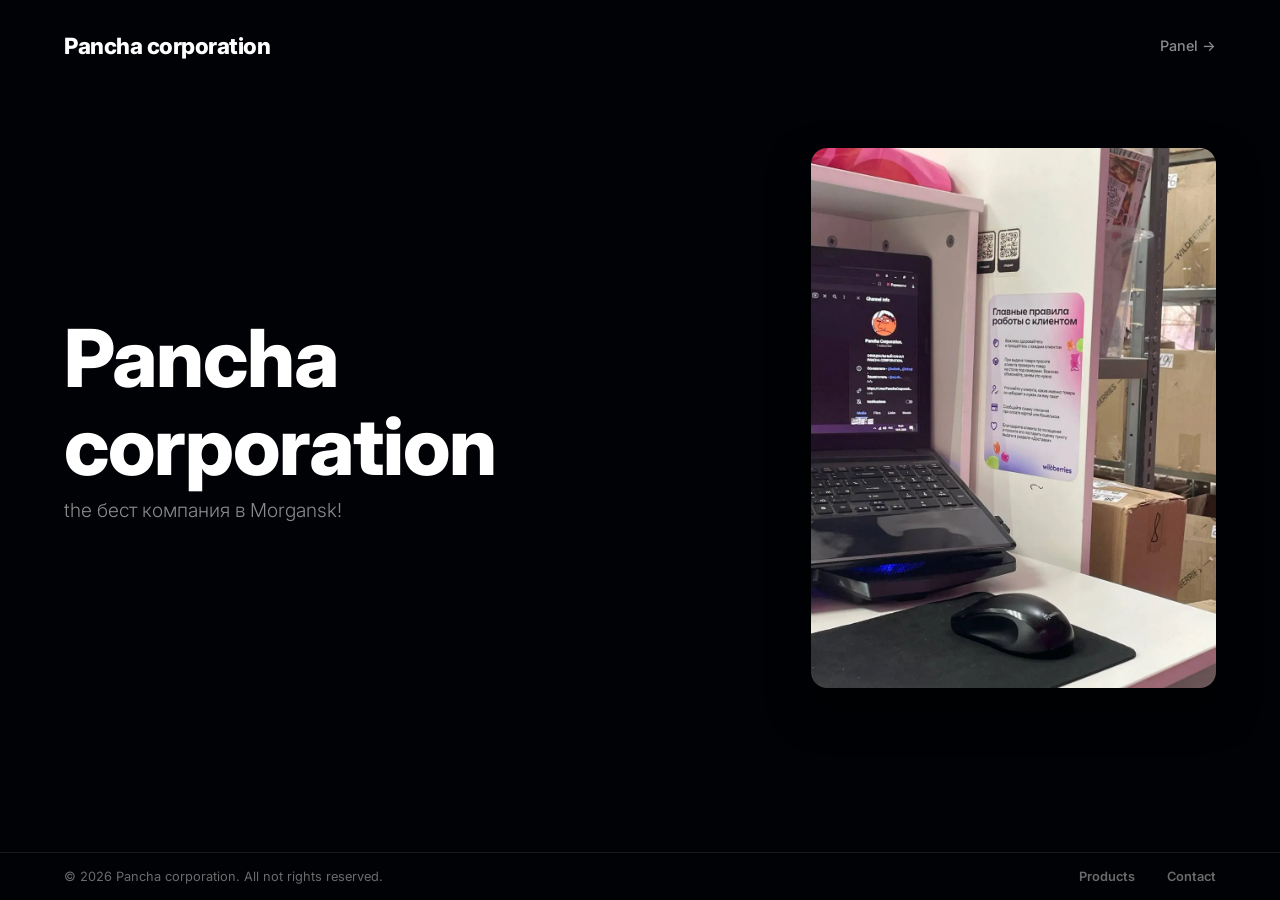
==== index.html @ 3b35a7ee "Add files via upload" ====
<!DOCTYPE html>
<html lang="en">
<head>
    <meta charset="UTF-8" />
    <meta name="viewport" content="width=device-width, initial-scale=1.0" />

    <title>Pancha Corporation — Official</title>
    <meta name="description" content="Official website of Pancha Corporation — software and digital products, including Pancha Launcher, Pancha Tool and other projects." />
    <meta name="robots" content="index, follow" />
    <meta name="google-site-verification" content="rSp7BcozC2lwDmBq3Q_KCaOdv31cwZ53vMAz-wKMA_4" />
    <meta name="application-name" content="Pancha Corporation" />
    <meta name="apple-mobile-web-app-title" content="Pancha Corporation" />

    <link rel="canonical" href="https://pancha-corporation.github.io/" />

    <link rel="icon" href="/favicon.ico" sizes="any" />
    <link rel="icon" type="image/png" sizes="32x32" href="/favicon-32x32.png" />
    <link rel="icon" type="image/png" sizes="16x16" href="/favicon-16x16.png" />
    <link rel="apple-touch-icon" sizes="180x180" href="/apple-touch-icon.png" />
    <link rel="manifest" href="/site.webmanifest" />

    <meta property="og:title" content="Pancha Corporation" />
    <meta property="og:description" content="Official website of Pancha Corporation — software and digital products." />
    <meta property="og:type" content="website" />
    <meta property="og:url" content="https://pancha-corporation.github.io/" />
    <meta property="og:image" content="https://pancha-corporation.github.io/avatar2.webp" />
    <meta property="og:site_name" content="Pancha Corporation" />

    <meta name="twitter:card" content="summary" />
    <meta name="twitter:title" content="Pancha Corporation" />
    <meta name="twitter:description" content="Official website of Pancha Corporation — software and digital products." />
    <meta name="twitter:image" content="https://pancha-corporation.github.io/avatar2.webp" />

    <script type="application/ld+json">
    {
        "@context": "https://schema.org",
        "@type": "Organization",
        "name": "Pancha Corporation",
        "url": "https://pancha-corporation.github.io/",
        "logo": "https://pancha-corporation.github.io/avatar2.webp",
        "description": "Pancha Corporation is an independent organization developing software and digital products, including Pancha Launcher, Pancha Tool and other projects.",
        "foundingDate": "2024-02",
        "sameAs": [
            "https://t.me/panchaCorporation",
            "https://t.me/scary_cocoa"
        ]
    }
    </script>

    <script type="application/ld+json">
    {
        "@context": "https://schema.org",
        "@type": "WebSite",
        "name": "Pancha Corporation",
        "alternateName": ["Pancha Corp", "Pancha"],
        "url": "https://pancha-corporation.github.io/"
    }
    </script>

    <link rel="stylesheet" href="style.css" />
    <link href="https://fonts.googleapis.com/css2?family=Inter:wght@300;400;500;600;700;800&family=Manrope:wght@800&display=swap" rel="stylesheet" />
</head>
<body>
    <header class="home-navbar">
        <a href="/" class="home-logo">Pancha corporation</a>
        <a href="panel/" class="home-panel-link" data-i18n="panelLink">Panel →</a>
    </header>

    <div id="page-home" class="home-panel">
        <div class="home-left">
            <div class="home-big">
                <span class="line">Pancha</span>
                <span class="line">corporation</span>
            </div>
            <div class="home-sub">the бест компания в Morgansk!</div>
        </div>
        <div class="home-right">
            <img src="main.webp" alt="Pancha" />
        </div>
    </div>

    <footer class="footer-bar" id="footerBar">
        <span>© 2026 Pancha corporation. All not rights reserved.</span>
        <div class="footer-links">
            <a href="panel/#products" data-i18n="products">Products</a>
            <a href="panel/#contact" data-i18n="contact">Contact</a>
        </div>
    </footer>

    <script src="translations.js"></script>
    <script>
        (function () {
            function applyHomeLanguage() {
                const lang = localStorage.getItem('lang') || 'en';
                const t = translations[lang] || translations.en;
                document.documentElement.lang = lang;

                document.querySelectorAll('[data-i18n]').forEach(el => {
                    const key = el.getAttribute('data-i18n');
                    if (t[key] !== undefined) el.textContent = t[key];
                });
            }

            applyHomeLanguage();
            document.addEventListener('DOMContentLoaded', applyHomeLanguage);

            window.addEventListener('storage', (e) => {
                if (e.key === 'lang' || e.key === null) applyHomeLanguage();
            });

            window.addEventListener('pageshow', () => applyHomeLanguage());

            document.addEventListener('visibilitychange', () => {
                if (!document.hidden) applyHomeLanguage();
            });

            setInterval(applyHomeLanguage, 500);
        })();

        if ('serviceWorker' in navigator) {
            window.addEventListener('load', () => {
                navigator.serviceWorker.register('service-worker.js').catch(() => {});
            });
        }
    </script>
</body>
</html>
---- style.css ----
* {
    margin: 0;
    padding: 0;
    box-sizing: border-box;
}

body {
    background: #010205;
    color: #ffffff;
    font-family: 'Inter', sans-serif;
    min-height: 100vh;
    overflow: hidden;
    transition: background 0.3s ease, color 0.3s ease;
    -webkit-font-smoothing: antialiased;
    -moz-osx-font-smoothing: grayscale;
    text-rendering: optimizeLegibility;
}

body.light {
    background: #f5f6f8;
    color: #1a1c22;
}

.home-navbar {
    display: flex;
    justify-content: space-between;
    align-items: center;
    padding: 2rem 4rem 1.2rem;
}

.home-logo {
    font-size: 1.4rem;
    font-weight: 800;
    letter-spacing: -0.5px;
    color: #ffffff;
    text-decoration: none;
    transition: color 0.2s;
}

.home-logo:hover {
    color: #d8dce3;
}

.home-panel-link {
    font-size: 0.9rem;
    font-weight: 500;
    color: #8a8a8a;
    text-decoration: none;
    transition: color 0.2s;
}

.home-panel-link:hover {
    color: #ffffff;
}

.home-panel {
    display: flex;
    align-items: center;
    gap: 4rem;
    padding: 0 4rem;
    height: calc(100vh - 220px);
}

.home-left {
    flex: 1;
}

.home-big {
    font-size: clamp(2.8rem, 10vw, 5rem);
    font-weight: 800;
    line-height: 1.1;
    letter-spacing: -1px;
    color: #ffffff;
}

.home-big .line {
    display: block;
}

.home-sub {
    font-size: 1.2rem;
    font-weight: 300;
    color: #8a8a8a;
    margin-top: 0.5rem;
}

.home-right {
    flex: 1;
    display: flex;
    justify-content: flex-end;
}

.home-right img {
    max-width: 100%;
    max-height: 60vh;
    border-radius: 16px;
    box-shadow: 0 20px 40px rgba(0,0,0,0.6);
    object-fit: cover;
}

.footer-bar {
    display: flex;
    justify-content: space-between;
    align-items: center;
    padding: 1rem 4rem;
    font-size: 0.8rem;
    color: #6b6b6b;
    border-top: 1px solid rgba(120, 120, 120, 0.2);
    position: fixed;
    bottom: 0;
    left: 0;
    right: 0;
    background: #010205;
}

.footer-links {
    display: flex;
    gap: 2rem;
}

.footer-links a {
    color: #6b6b6b;
    text-decoration: none;
    cursor: pointer;
    transition: color 0.2s;
    font-weight: 600;
}

.footer-links a:hover {
    color: #ffffff;
}

body.light .home-logo {
    color: #1a1c22;
}

body.light .home-logo:hover {
    color: #4b5563;
}

body.light .home-panel-link {
    color: #6b6b6b;
}

body.light .home-panel-link:hover {
    color: #1a1c22;
}

body.light .home-big {
    color: #1a1c22;
}

body.light .home-sub {
    color: #6b6b6b;
}

body.light .footer-bar {
    color: #6b6b6b;
    border-top-color: rgba(80, 80, 80, 0.2);
    background: #f5f6f8;
}

body.light .footer-links a {
    color: #6b6b6b;
}

body.light .footer-links a:hover {
    color: #1a1c22;
}

@media (max-width: 900px) {
    .home-panel {
        gap: 2rem;
        padding: 0 2rem;
    }
    .footer-bar {
        padding: 1rem 2rem;
    }
    .home-navbar {
        padding: 1.5rem 2rem 1rem;
    }
}

@media (max-width: 768px) {
    body {
        overflow-y: auto;
        overflow-x: hidden;
    }

    .home-navbar {
        padding: 1.4rem 1.4rem 0.8rem;
    }

    .home-logo {
        font-size: 1.2rem;
    }

    .home-panel-link {
        font-size: 0.85rem;
    }

    .home-panel {
        flex-direction: column;
        align-items: flex-start;
        gap: 2rem;
        padding: 2rem 1.4rem 3rem;
        height: auto;
        min-height: calc(100vh - 200px);
    }

    .home-left {
        width: 100%;
    }

    .home-big {
        font-size: clamp(2.4rem, 12vw, 3.4rem);
        line-height: 1.1;
        letter-spacing: -1px;
    }

    .home-sub {
        font-size: 1rem;
        margin-top: 0.6rem;
        line-height: 1.4;
    }

    .home-right {
        width: 100%;
        justify-content: center;
        margin-top: 0.5rem;
    }

    .home-right img {
        max-width: 100%;
        max-height: none;
        width: 100%;
        height: auto;
        border-radius: 14px;
        box-shadow: 0 14px 30px rgba(0, 0, 0, 0.55);
    }

    .footer-bar {
        position: static;
        flex-direction: column;
        gap: 0.7rem;
        padding: 1.4rem 1.4rem 1.6rem;
        font-size: 0.78rem;
        text-align: center;
        margin: 0;
    }

    .footer-links {
        gap: 1.4rem;
    }

    .footer-links a {
        font-size: 0.85rem;
    }
}

@media (max-width: 380px) {
    .home-big {
        font-size: 2.1rem;
    }

    .home-sub {
        font-size: 0.92rem;
    }

    .home-navbar {
        padding: 1.2rem 1rem 0.7rem;
    }

    .home-panel {
        padding: 1.5rem 1rem 2.5rem;
    }
}
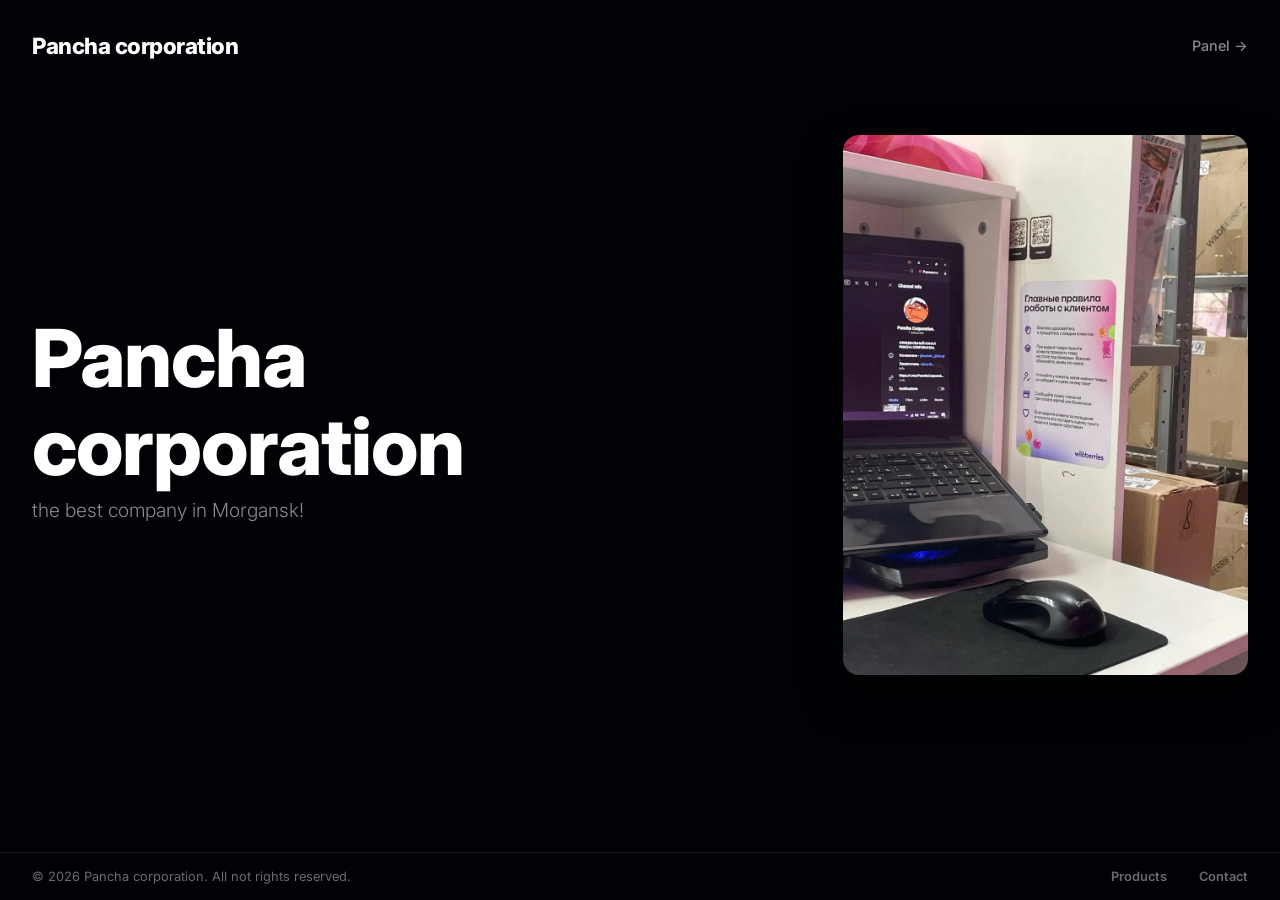
==== commit 49afb8ac: "Add files via upload" ====
--- a/index.html
+++ b/index.html
@@ -38,7 +38,7 @@
         "name": "Pancha Corporation",
         "url": "https://pancha-corporation.github.io/",
         "logo": "https://pancha-corporation.github.io/avatar2.webp",
-        "description": "Pancha Corporation is an independent organization developing software and digital products, including Pancha Launcher, Pancha Tool and other projects.",
+        "description": "Pancha Corporation potsani krytyi panchaGeng!",
         "foundingDate": "2024-02",
         "sameAs": [
             "https://t.me/panchaCorporation",
@@ -72,10 +72,13 @@
                 <span class="line">Pancha</span>
                 <span class="line">corporation</span>
             </div>
-            <div class="home-sub">the бест компания в Morgansk!</div>
+            <div class="home-sub" data-i18n="homeSub">the бест компания в Morgansk!</div>
         </div>
         <div class="home-right">
-            <img src="main.webp" alt="Pancha" />
+            <div class="home-image-block">
+                <img src="main.webp" alt="Pancha" class="main-image" />
+                <div class="image-author">by pain</div>
+            </div>
         </div>
     </div>
 
@@ -97,7 +100,9 @@
 
                 document.querySelectorAll('[data-i18n]').forEach(el => {
                     const key = el.getAttribute('data-i18n');
-                    if (t[key] !== undefined) el.textContent = t[key];
+                    if (t[key] !== undefined && el.textContent !== t[key]) {
+                        el.textContent = t[key];
+                    }
                 });
             }
 
@@ -113,8 +118,6 @@
             document.addEventListener('visibilitychange', () => {
                 if (!document.hidden) applyHomeLanguage();
             });
-
-            setInterval(applyHomeLanguage, 500);
         })();
 
         if ('serviceWorker' in navigator) {
--- a/style.css
+++ b/style.css
@@ -16,16 +16,11 @@
     text-rendering: optimizeLegibility;
 }
 
-body.light {
-    background: #f5f6f8;
-    color: #1a1c22;
-}
-
 .home-navbar {
     display: flex;
     justify-content: space-between;
     align-items: center;
-    padding: 2rem 4rem 1.2rem;
+    padding: 2rem 2rem 1.2rem;
 }
 
 .home-logo {
@@ -57,7 +52,7 @@
     display: flex;
     align-items: center;
     gap: 4rem;
-    padding: 0 4rem;
+    padding: 0 2rem;
     height: calc(100vh - 220px);
 }
 
@@ -90,19 +85,45 @@
     justify-content: flex-end;
 }
 
-.home-right img {
+/* Блок с картинкой */
+.home-image-block {
+    display: flex;
+    flex-direction: column;
+    align-items: flex-end;
+    gap: 0.5rem;
+}
+
+.main-image {
     max-width: 100%;
     max-height: 60vh;
     border-radius: 16px;
     box-shadow: 0 20px 40px rgba(0,0,0,0.6);
     object-fit: cover;
+    display: block;
+}
+
+/* Текст by pain */
+.image-author {
+    font-size: 0.85rem;
+    color: #4a4a4a;
+    font-weight: 500;
+    letter-spacing: 0.5px;
+    opacity: 0;
+    transition: opacity 0.25s ease;
+    margin-top: 0.2rem;
+    pointer-events: none; /* Чтобы текст не мешал наведению */
+    will-change: opacity; /* Для плавности */
+}
+
+.home-image-block:hover .image-author {
+    opacity: 1;
 }
 
 .footer-bar {
     display: flex;
     justify-content: space-between;
     align-items: center;
-    padding: 1rem 4rem;
+    padding: 1rem 2rem;
     font-size: 0.8rem;
     color: #6b6b6b;
     border-top: 1px solid rgba(120, 120, 120, 0.2);
@@ -130,44 +151,6 @@
     color: #ffffff;
 }
 
-body.light .home-logo {
-    color: #1a1c22;
-}
-
-body.light .home-logo:hover {
-    color: #4b5563;
-}
-
-body.light .home-panel-link {
-    color: #6b6b6b;
-}
-
-body.light .home-panel-link:hover {
-    color: #1a1c22;
-}
-
-body.light .home-big {
-    color: #1a1c22;
-}
-
-body.light .home-sub {
-    color: #6b6b6b;
-}
-
-body.light .footer-bar {
-    color: #6b6b6b;
-    border-top-color: rgba(80, 80, 80, 0.2);
-    background: #f5f6f8;
-}
-
-body.light .footer-links a {
-    color: #6b6b6b;
-}
-
-body.light .footer-links a:hover {
-    color: #1a1c22;
-}
-
 @media (max-width: 900px) {
     .home-panel {
         gap: 2rem;
@@ -230,13 +213,22 @@
         margin-top: 0.5rem;
     }
 
-    .home-right img {
-        max-width: 100%;
+    .home-image-block {
+        width: 100%;
+        align-items: center;
+    }
+
+    .main-image {
         max-height: none;
         width: 100%;
         height: auto;
         border-radius: 14px;
-        box-shadow: 0 14px 30px rgba(0, 0, 0, 0.55);
+    }
+
+    .image-author {
+        font-size: 0.8rem;
+        text-align: center;
+        margin-top: 0.3rem;
     }
 
     .footer-bar {
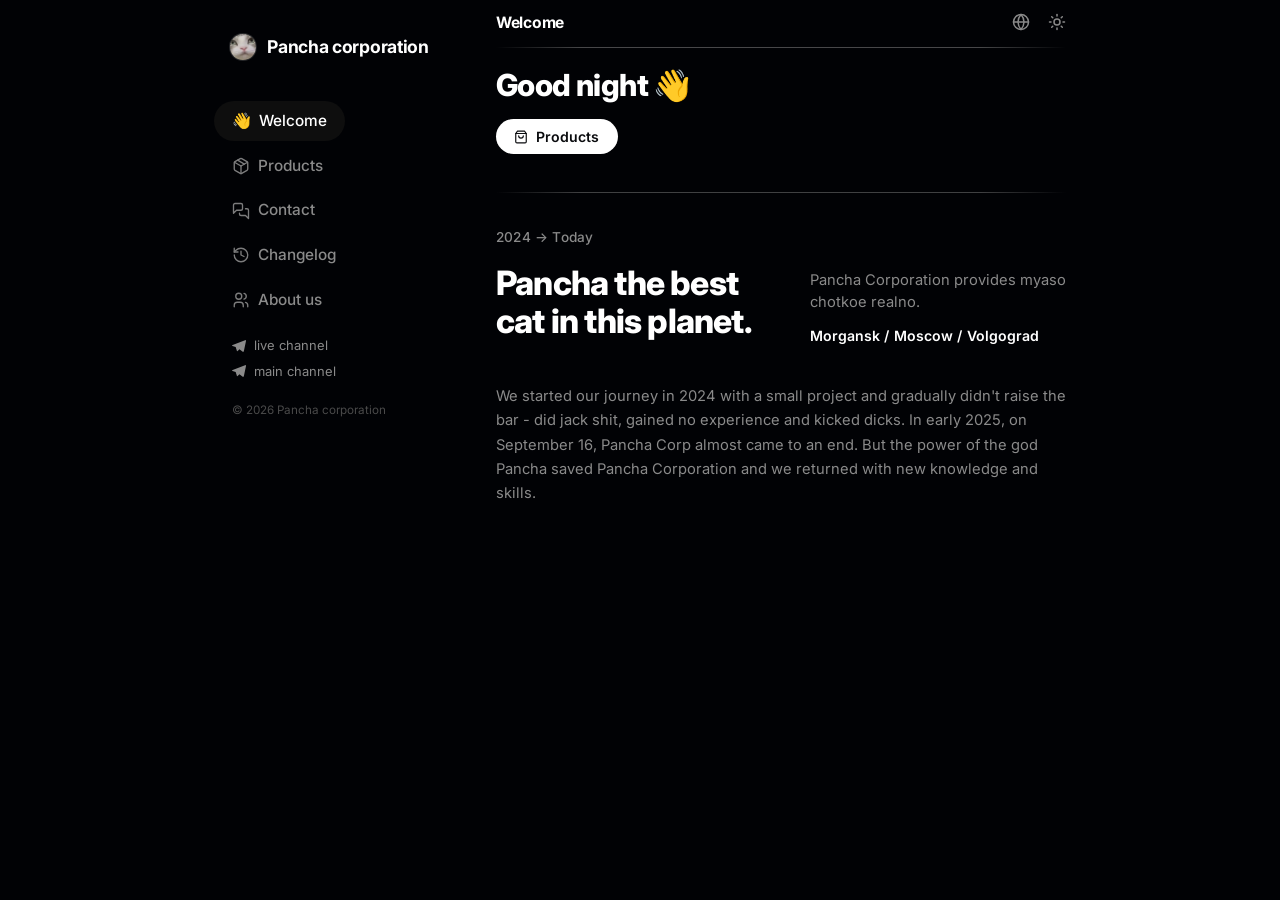
==== commit ae22f36e: "Add files via upload" ====
--- a/index.html
+++ b/index.html
@@ -4,14 +4,13 @@
     <meta charset="UTF-8" />
     <meta name="viewport" content="width=device-width, initial-scale=1.0" />
 
-    <title>Pancha Corporation — Official</title>
-    <meta name="description" content="Official website of Pancha Corporation — software and digital products, including Pancha Launcher, Pancha Tool and other projects." />
+    <title>Panel — Pancha Corporation</title>
+    <meta name="description" content="Pancha Corporation panel — products, changelog and contact information." />
     <meta name="robots" content="index, follow" />
-    <meta name="google-site-verification" content="rSp7BcozC2lwDmBq3Q_KCaOdv31cwZ53vMAz-wKMA_4" />
     <meta name="application-name" content="Pancha Corporation" />
     <meta name="apple-mobile-web-app-title" content="Pancha Corporation" />
 
-    <link rel="canonical" href="https://pancha-corporation.github.io/" />
+    <link rel="canonical" href="https://pancha-corporation.github.io/panel/" />
 
     <link rel="icon" href="/favicon.ico" sizes="any" />
     <link rel="icon" type="image/png" sizes="32x32" href="/favicon-32x32.png" />
@@ -19,110 +18,441 @@
     <link rel="apple-touch-icon" sizes="180x180" href="/apple-touch-icon.png" />
     <link rel="manifest" href="/site.webmanifest" />
 
-    <meta property="og:title" content="Pancha Corporation" />
-    <meta property="og:description" content="Official website of Pancha Corporation — software and digital products." />
+    <meta property="og:title" content="Panel — Pancha Corporation" />
+    <meta property="og:description" content="Pancha Corporation panel — products, changelog and contact information." />
     <meta property="og:type" content="website" />
-    <meta property="og:url" content="https://pancha-corporation.github.io/" />
+    <meta property="og:url" content="https://pancha-corporation.github.io/panel/" />
     <meta property="og:image" content="https://pancha-corporation.github.io/avatar2.webp" />
     <meta property="og:site_name" content="Pancha Corporation" />
 
     <meta name="twitter:card" content="summary" />
-    <meta name="twitter:title" content="Pancha Corporation" />
-    <meta name="twitter:description" content="Official website of Pancha Corporation — software and digital products." />
+    <meta name="twitter:title" content="Panel — Pancha Corporation" />
+    <meta name="twitter:description" content="Pancha Corporation panel — products, changelog and contact information." />
     <meta name="twitter:image" content="https://pancha-corporation.github.io/avatar2.webp" />
 
-    <script type="application/ld+json">
-    {
-        "@context": "https://schema.org",
-        "@type": "Organization",
-        "name": "Pancha Corporation",
-        "url": "https://pancha-corporation.github.io/",
-        "logo": "https://pancha-corporation.github.io/avatar2.webp",
-        "description": "Pancha Corporation potsani krytyi panchaGeng!",
-        "foundingDate": "2024-02",
-        "sameAs": [
-            "https://t.me/panchaCorporation",
-            "https://t.me/scary_cocoa"
-        ]
-    }
-    </script>
-
-    <script type="application/ld+json">
-    {
-        "@context": "https://schema.org",
-        "@type": "WebSite",
-        "name": "Pancha Corporation",
-        "alternateName": ["Pancha Corp", "Pancha"],
-        "url": "https://pancha-corporation.github.io/"
-    }
-    </script>
-
-    <link rel="stylesheet" href="style.css" />
+    <link rel="stylesheet" href="../helpers.css" />
+    <link rel="stylesheet" href="../sidebar.css" />
+    <link rel="stylesheet" href="../content.css" />
+    <link rel="stylesheet" href="../info.css" />
+    <link rel="stylesheet" href="../mobile.css" />
     <link href="https://fonts.googleapis.com/css2?family=Inter:wght@300;400;500;600;700;800&family=Manrope:wght@800&display=swap" rel="stylesheet" />
 </head>
-<body>
-    <header class="home-navbar">
-        <a href="/" class="home-logo">Pancha corporation</a>
-        <a href="panel/" class="home-panel-link" data-i18n="panelLink">Panel →</a>
-    </header>
-
-    <div id="page-home" class="home-panel">
-        <div class="home-left">
-            <div class="home-big">
-                <span class="line">Pancha</span>
-                <span class="line">corporation</span>
+<body class="panel">
+    <div id="preloader">
+        <img src="../avatar2.webp" alt="Pancha" class="preloader-logo">
+        <div class="preloader-spinner"></div>
+    </div>
+
+    <div class="app">
+        <aside class="sidebar">
+            <a href="../" class="sidebar-logo">
+                <span class="sidebar-logo-avatar"></span>
+                <span class="sidebar-logo-text">
+                    <span>Pancha corporation</span>
+                </span>
+            </a>
+
+            <nav class="sidebar-menu">
+                <div class="menu-item" data-page="welcome">
+                    <span class="menu-emoji">👋</span>
+                    <span data-i18n="welcome">Welcome</span>
+                </div>
+
+                <div class="menu-item" data-page="products">
+                    <svg class="menu-icon" viewBox="0 0 24 24" fill="none" stroke="currentColor" stroke-width="2" stroke-linecap="round" stroke-linejoin="round">
+                        <path d="m7.5 4.27 9 5.15"/>
+                        <path d="M21 8a2 2 0 0 0-1-1.73l-7-4a2 2 0 0 0-2 0l-7 4A2 2 0 0 0 3 8v8a2 2 0 0 0 1 1.73l7 4a2 2 0 0 0 2 0l7-4A2 2 0 0 0 21 16Z"/>
+                        <path d="m3.3 7 8.7 5 8.7-5"/>
+                        <path d="M12 22V12"/>
+                    </svg>
+                    <span data-i18n="products">Products</span>
+                </div>
+
+                <div class="menu-item" data-page="contact">
+                    <svg class="menu-icon" viewBox="0 0 24 24" fill="none" stroke="currentColor" stroke-width="2" stroke-linecap="round" stroke-linejoin="round">
+                        <path d="M14 9a2 2 0 0 1-2 2H6l-4 4V4a2 2 0 0 1 2-2h8a2 2 0 0 1 2 2z"/>
+                        <path d="M18 9h2a2 2 0 0 1 2 2v11l-4-4h-6a2 2 0 0 1-2-2v-1"/>
+                    </svg>
+                    <span data-i18n="contact">Contact</span>
+                </div>
+
+                <div class="menu-item" data-page="changelog">
+                    <svg class="menu-icon" viewBox="0 0 24 24" fill="none" stroke="currentColor" stroke-width="2" stroke-linecap="round" stroke-linejoin="round">
+                        <path d="M3 12a9 9 0 1 0 9-9 9.75 9.75 0 0 0-6.74 2.74L3 8"/>
+                        <path d="M3 3v5h5"/>
+                        <path d="M12 7v5l4 2"/>
+                    </svg>
+                    <span data-i18n="changelog">Changelog</span>
+                </div>
+
+                <div class="menu-item" data-page="about">
+                    <svg class="menu-icon" viewBox="0 0 24 24" fill="none" stroke="currentColor" stroke-width="2" stroke-linecap="round" stroke-linejoin="round">
+                        <circle cx="9" cy="7" r="4"/>
+                        <path d="M3 21v-2a4 4 0 0 1 4-4h4a4 4 0 0 1 4 4v2"/>
+                        <path d="M16 3.13a4 4 0 0 1 0 7.75"/>
+                        <path d="M21 21v-2a4 4 0 0 0-3-3.85"/>
+                    </svg>
+                    <span data-i18n="about">About us</span>
+                </div>
+            </nav>
+
+            <div class="sidebar-links">
+                <a href="https://t.me/scary_cocoa" target="_blank" class="sidebar-link">
+                    <svg class="sidebar-link-icon" viewBox="0 0 24 24" fill="currentColor" stroke="none" aria-hidden="true">
+                        <path d="M23.91 3.79L20.3 20.84c-.25 1.21-.98 1.5-2 .94l-5.5-4.07-2.66 2.57c-.3.3-.55.56-1.1.56-.72 0-.6-.27-.84-.95L6.3 13.7l-5.45-1.7c-1.18-.35-1.19-1.16.26-1.75l21.26-8.2c.97-.43 1.9.24 1.54 1.74z"/>
+                    </svg>
+                    <span data-i18n="liveChannel">live channel</span>
+                </a>
+                <a href="https://t.me/panchaCorporation" target="_blank" class="sidebar-link">
+                    <svg class="sidebar-link-icon" viewBox="0 0 24 24" fill="currentColor" stroke="none" aria-hidden="true">
+                        <path d="M23.91 3.79L20.3 20.84c-.25 1.21-.98 1.5-2 .94l-5.5-4.07-2.66 2.57c-.3.3-.55.56-1.1.56-.72 0-.6-.27-.84-.95L6.3 13.7l-5.45-1.7c-1.18-.35-1.19-1.16.26-1.75l21.26-8.2c.97-.43 1.9.24 1.54 1.74z"/>
+                    </svg>
+                    <span data-i18n="channel">main channel</span>
+                </a>
+                <span class="copyright" data-i18n="copyright">© 2026 Pancha corporation</span>
             </div>
-            <div class="home-sub" data-i18n="homeSub">the бест компания в Morgansk!</div>
-        </div>
-        <div class="home-right">
-            <div class="home-image-block">
-                <img src="main.webp" alt="Pancha" class="main-image" />
-                <div class="image-author">by pain</div>
+        </aside>
+
+        <main class="main">
+            <header class="topbar">
+                <button class="detail-back" id="detailBackBtn" type="button">
+                    <svg width="16" height="16" viewBox="0 0 24 24" fill="none" stroke="currentColor" stroke-width="2" stroke-linecap="round" stroke-linejoin="round">
+                        <line x1="19" y1="12" x2="5" y2="12"/>
+                        <polyline points="12 19 5 12 12 5"/>
+                    </svg>
+                    <span id="detailBackText" data-i18n="backToStore">Products</span>
+                </button>
+                <span class="topbar-title" id="topbarTitle">Products</span>
+                <div class="topbar-spacer"></div>
+                <div class="topbar-icons">
+                    <svg id="langToggle" width="18" height="18" viewBox="0 0 24 24" fill="none" stroke="currentColor" stroke-width="2" stroke-linecap="round" stroke-linejoin="round"><circle cx="12" cy="12" r="10"/><line x1="2" y1="12" x2="22" y2="12"/><path d="M12 2a15.3 15.3 0 0 1 4 10 15.3 15.3 0 0 1-4 10 15.3 15.3 0 0 1-4-10 15.3 15.3 0 0 1 4-10z"/></svg>
+                    <svg id="themeToggle" width="18" height="18" viewBox="0 0 24 24" fill="none" stroke="currentColor" stroke-width="2" stroke-linecap="round" stroke-linejoin="round"><circle cx="12" cy="12" r="4"/><line x1="12" y1="2" x2="12" y2="4"/><line x1="12" y1="20" x2="12" y2="22"/><line x1="4.93" y1="4.93" x2="6.34" y2="6.34"/><line x1="17.66" y1="17.66" x2="19.07" y2="19.07"/><line x1="2" y1="12" x2="4" y2="12"/><line x1="20" y1="12" x2="22" y2="12"/><line x1="4.93" y1="19.07" x2="6.34" y2="17.66"/><line x1="17.66" y1="6.34" x2="19.07" y2="4.93"/></svg>
+                </div>
+            </header>
+
+            <div class="content">
+                <div id="page-welcome" class="page-content">
+                    <div class="welcome-header">
+                        <h1 class="welcome-greeting" id="welcomeGreeting">Good evening</h1>
+                        <div class="welcome-actions">
+                            <button class="btn-action welcome-btn" id="welcomeStoreBtn">
+                                <svg width="14" height="14" viewBox="0 0 24 24" fill="none" stroke="currentColor" stroke-width="2" stroke-linecap="round" stroke-linejoin="round"><path d="M6 2L3 6v14a2 2 0 0 0 2 2h14a2 2 0 0 0 2-2V6l-3-4z"/><line x1="3" y1="6" x2="21" y2="6"/><path d="M16 10a4 4 0 0 1-8 0"/></svg>
+                                <span data-i18n="welcomeStore">Store</span>
+                            </button>
+                        </div>
+                    </div>
+
+                    <div class="welcome-divider"></div>
+
+                    <div class="welcome-block">
+                        <div class="welcome-years" data-i18n="welcomeYears">2024 → Today</div>
+                        <div class="welcome-main">
+                            <h2 class="welcome-big" data-i18n="welcomeBig">Pancha the best cat in this planet.</h2>
+                            <div class="welcome-side">
+                                <p class="welcome-desc" data-i18n="welcomeDesc">Pancha Corporation provides myaso chotkoe realno.</p>
+                                <div class="welcome-tags" data-i18n="welcomeTags">Morgansk / Moscow / Volgograd</div>
+                            </div>
+                        </div>
+                    </div>
+
+                   <p class="welcome-story" data-i18n="welcomeStory">We started our journey in 2024 with a small project and gradually didn't raise the bar - did jack shit, gained no experience and kicked dicks. In early 2025, on September 16, Pancha Corp almost came to an end. But the power of the god Pancha saved Pancha Corporation and we returned with new knowledge and skills.</p>
+                </div>
+
+                <div id="page-products" class="page-content">
+                    <h1 class="content-heading" data-i18n="productsHeading">Our products</h1>
+                    <p class="content-desc" data-i18n="productsDesc">Everything we make — one place.</p>
+                    <div class="divider"></div>
+                    <div class="product-list" id="productList"></div>
+                </div>
+
+                <div id="page-contact" class="page-content">
+                    <h1 class="content-heading" data-i18n="contactHeading">Contact the developers</h1>
+                    <p class="content-desc" data-i18n="contactDesc">Reach out to us anytime.</p>
+                    <div class="divider"></div>
+                    <div class="contact-list">
+                        <div class="contact-row">
+                            <div class="contact-info">
+                                <div class="contact-label" data-i18n="emailLabel">Email:</div>
+                                <div class="contact-value contact-copy" data-copy="panchacorporation@gmail.com" title="panchacorporation@gmail.com">panchacorporation@gmail.com</div>
+                            </div>
+                            <a href="mailto:panchacorporation@gmail.com" class="btn-action contact-open-btn" data-i18n="open">Open</a>
+                        </div>
+                        <div class="contact-row">
+                            <div class="contact-info">
+                                <div class="contact-label" data-i18n="telegramLabel">Telegram:</div>
+                                <div class="contact-value contact-copy" data-copy="@panchacorporationbot" title="@panchacorporationbot">@panchacorporationbot</div>
+                            </div>
+                            <a href="https://t.me/panchacorporationbot" target="_blank" rel="noopener" class="btn-action contact-open-btn" data-i18n="open">Open</a>
+                        </div>
+                    </div>
+                </div>
+
+                <div id="page-changelog" class="page-content">
+                    <h1 class="content-heading" data-i18n="changelogHeading">Changes / improvements</h1>
+                    <p class="content-desc" data-i18n="changelogDesc">Updates and improvements.</p>
+                    <div class="divider"></div>
+
+                    <div class="changelog-item" data-update="1.4">
+                        <div class="product-item changelog-card">
+                            <div class="product-info">
+                                <div class="product-header">
+                                    <span class="product-name"><span data-i18n="siteUpdate">site update</span> 1.4</span>
+                                </div>
+                                <div class="product-description" data-i18n="date14">November 2, 2026</div>
+                            </div>
+                            <div class="product-action">
+                                <button class="btn-action changelog-toggle-btn">info</button>
+                            </div>
+                        </div>
+
+                        <div class="changelog-log">
+                            <ul class="log-list">
+                                <li data-i18n="log14_13">All products have been temporarily moved to GitLab, GitHub will also become available again soon.</li>
+                                <li data-i18n="log14_1">added - telegram icons</li>
+                                <li data-i18n="log14_2">added - date display to changelogs</li>
+                                <li data-i18n="log14_3">added - ability to view product information clicking product icon</li>
+                                <li data-i18n="log14_4">reworked - mobile version</li>
+                                <li data-i18n="log14_5">added - release date in product info</li>
+                                <li data-i18n="log14_6">added - ability to open links directly in contact (click on the text to copy)</li>
+                                <li data-i18n="log14_8">fixed - localization problems</li>
+                                <li data-i18n="log14_9">added - programming language icons</li>
+                                <li data-i18n="log14_10">fixed - some issues with text</li>
+                                <li data-i18n="log14_11">removed - halloween theme</li>
+                                <li data-i18n="log14_12">added - preload manager</li>
+                                <li data-i18n="log14_14">removed - panchality</li>
+                                <li data-i18n="log14_15">improved - image viewer (lightbox)</li>
+                                <li data-i18n="log14_16">added - ability to open info by clicking on site update</li>
+                                <li data-i18n="log14_17">fixed - font issues</li>
+                                <li data-i18n="log14_18">reworked - downloading</li>
+                            </ul>
+                        </div>
+                    </div>
+
+                    <div class="changelog-item changelog-item-halloween" data-update="1.3">
+                        <div class="product-item changelog-card">
+                            <div class="product-info">
+                                <div class="product-header">
+                                    <span class="product-name"><span data-i18n="siteUpdate">site update</span> 1.3</span>
+                                </div>
+                                <div class="product-description" data-i18n="date13">October 14, 2026</div>
+                            </div>
+                            <div class="product-action">
+                                <button class="btn-action changelog-toggle-btn changelog-toggle-btn-halloween">
+                                    <span class="halloween-btn-text">info</span>
+                                </button>
+                            </div>
+                        </div>
+
+                        <div class="changelog-log">
+                            <ul class="log-list log-list-halloween">
+                                <li data-i18n="log13_1">added - halloween theme</li>
+                                <li data-i18n="log13_2">fixed - scrolling in products</li>
+                                <li data-i18n="log13_3">improved - mobile version</li>
+                                <li data-i18n="log13_4">fixed - animation in changelog</li>
+                            </ul>
+                        </div>
+                    </div>
+
+                    <div class="changelog-item" data-update="1.2">
+                        <div class="product-item changelog-card">
+                            <div class="product-info">
+                                <div class="product-header">
+                                    <span class="product-name"><span data-i18n="siteUpdate">site update</span> 1.2</span>
+                                </div>
+                                <div class="product-description" data-i18n="date12">September 30, 2026</div>
+                            </div>
+                            <div class="product-action">
+                                <button class="btn-action changelog-toggle-btn">info</button>
+                            </div>
+                        </div>
+
+                        <div class="changelog-log">
+                            <ul class="log-list">
+                                <li data-i18n="log12_1">added - Product pages</li>
+                                <li data-i18n="log12_2">added - Direct download</li>
+                                <li data-i18n="log12_3">added - Screenshots</li>
+                                <li data-i18n="log12_4">added - Header</li>
+                                <li data-i18n="log12_5">added - pancha tool sapphire</li>
+                                <li data-i18n="log12_6">added - sidebar icons</li>
+                                <li data-i18n="log12_7">reworked - rounding ppx</li>
+                                <li data-i18n="log12_8">reworked - color on tab hover</li>
+                                <li data-i18n="log12_9">reworked - Download to GitHub</li>
+                                <li data-i18n="log12_10">reworked - Changelog</li>
+                                <li data-i18n="log12_11">reworked - About us</li>
+                            </ul>
+                        </div>
+                    </div>
+
+                    <div class="changelog-item" data-update="1.1">
+                        <div class="product-item changelog-card">
+                            <div class="product-info">
+                                <div class="product-header">
+                                    <span class="product-name"><span data-i18n="siteUpdate">site update</span> 1.1</span>
+                                </div>
+                                <div class="product-description" data-i18n="date11">September 25, 2026</div>
+                            </div>
+                            <div class="product-action">
+                                <button class="btn-action changelog-toggle-btn">info</button>
+                            </div>
+                        </div>
+
+                        <div class="changelog-log">
+                            <ul class="log-list">
+                                <li data-i18n="log2">added - About us.</li>
+                                <li data-i18n="log3">added - Live telegram channel.</li>
+                                <li data-i18n="log4">added - Telegram channel.</li>
+                                <li data-i18n="log5">added - Changelog.</li>
+                            </ul>
+                        </div>
+                    </div>
+                </div>
+
+                <div id="page-about" class="page-content">
+                    <h1 class="content-heading" data-i18n="aboutHeading">Who we are</h1>
+                    <p class="content-desc" data-i18n="aboutDesc">Who we are and what we do.</p>
+                    <div class="divider"></div>
+                    <div class="contact-list">
+                        <div class="contact-row">
+                            <div class="contact-info">
+                                <div class="contact-label" data-i18n="founded">Founded:</div>
+                                <div class="contact-value" data-i18n="foundedValue">February 2024</div>
+                            </div>
+                        </div>
+                        <div class="contact-row">
+                            <div class="contact-info">
+                                <div class="contact-label" data-i18n="founders">Founders:</div>
+                                <div class="contact-value founders-value">
+                                    <a class="about-person" href="https://t.me/lurkink" target="_blank" rel="noopener">
+                                        <span class="about-person-name">lur</span>
+                                        <span class="about-person-handle">
+                                            <span class="about-person-handle-inner" data-i18n="handleLurkink">@lurkink</span>
+                                        </span>
+                                    </a>
+                                    <a class="about-person" href="https://t.me/bdsql" target="_blank" rel="noopener">
+                                        <span class="about-person-name">wizzy</span>
+                                        <span class="about-person-handle">
+                                            <span class="about-person-handle-inner" data-i18n="handleBdsql">@bdsql</span>
+                                        </span>
+                                    </a>
+                                    <a class="about-person" href="https://t.me/pereodic" target="_blank" rel="noopener">
+                                        <span class="about-person-name">kabanchek</span>
+                                        <span class="about-person-handle">
+                                            <span class="about-person-handle-inner" data-i18n="handlePereodic">@pereodic</span>
+                                        </span>
+                                    </a>
+                                </div>
+                            </div>
+                        </div>
+                        <div class="contact-row">
+                            <div class="contact-info">
+                                <div class="contact-label" data-i18n="specialization">Specialization:</div>
+                                <div class="contact-value">dalbaeby potsanchiki, delayt panchastoriyyt 🤙 🤙</div>
+                            </div>
+                        </div>
+                    </div>
+                </div>
+
+                <div id="page-product-detail" class="page-content">
+                    <div class="detail-top">
+                        <div class="detail-avatar" id="detailAvatar"></div>
+<div class="detail-info">
+    <div class="detail-meta">
+        <span class="detail-badge" id="detailBadge">tool</span>
+        <h1 class="detail-name" id="detailName"></h1>
+        <span class="detail-status" id="detailStatus" style="display:none;"></span>
+    </div>
+    <div class="detail-release-date" id="detailReleaseDate"></div>
+</div>
+                    </div>
+
+                    <div class="detail-actions-block" id="detailActionsBlock">
+                        <div class="detail-actions">
+                            <a href="#" id="detailGithubBtn" target="_blank" rel="noopener" class="btn-action detail-btn" data-i18n="github">GitLab</a>
+                            <button type="button" id="detailDownloadBtn" class="btn-action detail-btn" data-i18n="directDownload">Direct download</button>
+                            <a href="#" id="detailLuaApiBtn" target="_blank" rel="noopener" class="btn-action detail-btn" data-i18n="luaApi" style="display:none;">Lua API</a>
+                        </div>
+                        <div class="detail-divider"></div>
+                    </div>
+
+                    <div class="detail-screenshots-block" id="detailScreenshotsBlock">
+                        <h2 class="detail-section-title" data-i18n="screenshots">Screenshots</h2>
+                        <div class="detail-screenshots" id="detailScreenshots"></div>
+                    </div>
+
+                    <div class="detail-description-block">
+                        <h2 class="detail-section-title" data-i18n="description">Description</h2>
+                        <p class="detail-full-desc" id="detailFullDesc"></p>
+                    </div>
+                </div>
             </div>
-        </div>
+        </main>
     </div>
 
-    <footer class="footer-bar" id="footerBar">
-        <span>© 2026 Pancha corporation. All not rights reserved.</span>
-        <div class="footer-links">
-            <a href="panel/#products" data-i18n="products">Products</a>
-            <a href="panel/#contact" data-i18n="contact">Contact</a>
-        </div>
-    </footer>
-
-    <script src="translations.js"></script>
+    <nav class="bottom-nav" id="bottomNav" aria-label="Main navigation">
+        <button class="bottom-nav-item" data-page="welcome" type="button">
+            <span class="bottom-nav-icon-wrap">
+                <span class="bottom-nav-emoji" aria-hidden="true">👋</span>
+            </span>
+            <span class="bottom-nav-label" data-i18n="welcome">Welcome</span>
+        </button>
+        <button class="bottom-nav-item" data-page="products" type="button">
+            <span class="bottom-nav-icon-wrap">
+                <svg class="bottom-nav-icon" viewBox="0 0 24 24" fill="none" stroke="currentColor" stroke-width="2" stroke-linecap="round" stroke-linejoin="round" aria-hidden="true">
+                    <path d="m7.5 4.27 9 5.15"/>
+                    <path d="M21 8a2 2 0 0 0-1-1.73l-7-4a2 2 0 0 0-2 0l-7 4A2 2 0 0 0 3 8v8a2 2 0 0 0 1 1.73l7 4a2 2 0 0 0 2 0l7-4A2 2 0 0 0 21 16Z"/>
+                    <path d="m3.3 7 8.7 5 8.7-5"/>
+                    <path d="M12 22V12"/>
+                </svg>
+            </span>
+            <span class="bottom-nav-label" data-i18n="products">Products</span>
+        </button>
+        <button class="bottom-nav-item" data-page="contact" type="button">
+            <span class="bottom-nav-icon-wrap">
+                <svg class="bottom-nav-icon" viewBox="0 0 24 24" fill="none" stroke="currentColor" stroke-width="2" stroke-linecap="round" stroke-linejoin="round" aria-hidden="true">
+                    <path d="M14 9a2 2 0 0 1-2 2H6l-4 4V4a2 2 0 0 1 2-2h8a2 2 0 0 1 2 2z"/>
+                    <path d="M18 9h2a2 2 0 0 1 2 2v11l-4-4h-6a2 2 0 0 1-2-2v-1"/>
+                </svg>
+            </span>
+            <span class="bottom-nav-label" data-i18n="contact">Contact</span>
+        </button>
+        <button class="bottom-nav-item" data-page="changelog" type="button">
+            <span class="bottom-nav-icon-wrap">
+                <svg class="bottom-nav-icon" viewBox="0 0 24 24" fill="none" stroke="currentColor" stroke-width="2" stroke-linecap="round" stroke-linejoin="round" aria-hidden="true">
+                    <path d="M3 12a9 9 0 1 0 9-9 9.75 9.75 0 0 0-6.74 2.74L3 8"/>
+                    <path d="M3 3v5h5"/>
+                    <path d="M12 7v5l4 2"/>
+                </svg>
+            </span>
+            <span class="bottom-nav-label" data-i18n="changelog">Changelog</span>
+        </button>
+        <button class="bottom-nav-item" data-page="about" type="button">
+            <span class="bottom-nav-icon-wrap">
+                <svg class="bottom-nav-icon" viewBox="0 0 24 24" fill="none" stroke="currentColor" stroke-width="2" stroke-linecap="round" stroke-linejoin="round" aria-hidden="true">
+                    <circle cx="9" cy="7" r="4"/>
+                    <path d="M3 21v-2a4 4 0 0 1 4-4h4a4 4 0 0 1 4 4v2"/>
+                    <path d="M16 3.13a4 4 0 0 1 0 7.75"/>
+                    <path d="M21 21v-2a4 4 0 0 0-3-3.85"/>
+                </svg>
+            </span>
+            <span class="bottom-nav-label" data-i18n="about">About us</span>
+        </button>
+    </nav>
+
+    <div class="toast" id="toast" role="status" aria-live="polite">
+        <span class="toast-icon" aria-hidden="true">
+            <svg viewBox="0 0 24 24" fill="none" stroke="currentColor" stroke-width="3" stroke-linecap="round" stroke-linejoin="round">
+                <polyline points="20 6 9 17 4 12"/>
+            </svg>
+        </span>
+        <span class="toast-text" id="toastText"></span>
+    </div>
+
+    <script src="../translations.js"></script>
+    <script src="../script.js"></script>
     <script>
-        (function () {
-            function applyHomeLanguage() {
-                const lang = localStorage.getItem('lang') || 'en';
-                const t = translations[lang] || translations.en;
-                document.documentElement.lang = lang;
-
-                document.querySelectorAll('[data-i18n]').forEach(el => {
-                    const key = el.getAttribute('data-i18n');
-                    if (t[key] !== undefined && el.textContent !== t[key]) {
-                        el.textContent = t[key];
-                    }
-                });
-            }
-
-            applyHomeLanguage();
-            document.addEventListener('DOMContentLoaded', applyHomeLanguage);
-
-            window.addEventListener('storage', (e) => {
-                if (e.key === 'lang' || e.key === null) applyHomeLanguage();
-            });
-
-            window.addEventListener('pageshow', () => applyHomeLanguage());
-
-            document.addEventListener('visibilitychange', () => {
-                if (!document.hidden) applyHomeLanguage();
-            });
-        })();
-
         if ('serviceWorker' in navigator) {
             window.addEventListener('load', () => {
-                navigator.serviceWorker.register('service-worker.js').catch(() => {});
+                navigator.serviceWorker.register('../service-worker.js').catch(() => {});
             });
         }
     </script>
--- a/helpers.css
+++ b/helpers.css
@@ -0,0 +1,498 @@
+* {
+    margin: 0;
+    padding: 0;
+    box-sizing: border-box;
+}
+
+html {
+    scrollbar-width: none;
+    -ms-overflow-style: none;
+}
+
+html::-webkit-scrollbar {
+    display: none;
+    width: 0;
+    height: 0;
+}
+
+svg {
+    display: inline-block;
+    vertical-align: middle;
+}
+
+button,
+a,
+.menu-item,
+.btn-action,
+.changelog-toggle-btn,
+.detail-back,
+.detail-screenshot,
+.detail-btn,
+.copy-btn,
+.about-person,
+.burger-btn,
+.user-box {
+    -webkit-tap-highlight-color: transparent;
+    -webkit-touch-callout: none;
+}
+
+body {
+    background: #010205;
+    color: #ffffff;
+    font-family: 'Inter', sans-serif;
+    min-height: 100vh;
+    overflow: hidden;
+    transition: background 0.3s ease, color 0.3s ease;
+    scrollbar-width: none;
+    -ms-overflow-style: none;
+}
+
+body::-webkit-scrollbar {
+    display: none;
+    width: 0;
+    height: 0;
+}
+
+body.panel {
+    overflow-x: hidden;
+    overflow-y: auto;
+    background: #010205;
+    height: auto;
+    min-height: 100vh;
+    scrollbar-width: none;
+    -ms-overflow-style: none;
+}
+
+body.panel::-webkit-scrollbar {
+    display: none;
+    width: 0;
+    height: 0;
+}
+
+body.light {
+    background: #f5f6f8;
+    color: #1a1c22;
+}
+
+body.light.panel {
+    background: #f5f6f8;
+}
+
+.home-navbar {
+    display: flex;
+    justify-content: space-between;
+    align-items: center;
+    padding: 2rem 4rem 1.2rem;
+}
+
+.home-logo {
+    font-size: 1.4rem;
+    font-weight: 800;
+    letter-spacing: -0.5px;
+    color: #e6e6e6;
+    text-decoration: none;
+    transition: color 0.2s;
+}
+
+.home-logo:hover {
+    color: #ffffff;
+}
+
+.home-panel-link {
+    font-size: 0.9rem;
+    font-weight: 500;
+    color: #8a8a8a;
+    text-decoration: none;
+    transition: color 0.2s;
+}
+
+.home-panel-link:hover {
+    color: #ffffff;
+}
+
+.home-panel {
+    display: flex;
+    align-items: center;
+    gap: 4rem;
+    padding: 0 4rem;
+    height: calc(100vh - 220px);
+}
+
+.home-left {
+    flex: 1;
+}
+
+.home-big {
+    font-size: clamp(2.8rem, 10vw, 5rem);
+    font-weight: 800;
+    line-height: 1.1;
+    letter-spacing: -1px;
+}
+
+.home-big .line {
+    display: block;
+}
+
+.home-sub {
+    font-size: 1.2rem;
+    font-weight: 300;
+    color: #8a8a8a;
+    margin-top: 0.5rem;
+}
+
+.home-right {
+    flex: 1;
+    display: flex;
+    justify-content: flex-end;
+}
+
+.home-right img {
+    max-width: 100%;
+    max-height: 60vh;
+    border-radius: 16px;
+    box-shadow: 0 20px 40px rgba(0,0,0,0.6);
+    object-fit: cover;
+}
+
+.footer-bar {
+    display: flex;
+    justify-content: space-between;
+    align-items: center;
+    padding: 1rem 4rem;
+    font-size: 0.8rem;
+    color: #6b6b6b;
+    border-top: 1px solid rgba(120, 120, 120, 0.2);
+    margin: 0 4rem;
+    position: fixed;
+    bottom: 0;
+    left: 0;
+    right: 0;
+}
+
+.footer-links {
+    display: flex;
+    gap: 2rem;
+}
+
+.footer-links a {
+    color: #6b6b6b;
+    text-decoration: none;
+    cursor: pointer;
+    transition: color 0.2s;
+    font-weight: 600;
+}
+
+.footer-links a:hover {
+    color: #ffffff;
+}
+
+.btn-action {
+    padding: 0.42rem 1.25rem;
+    border-radius: 999px;
+    background: #ffffff;
+    color: #0a0b0e;
+    border: none;
+    font-family: 'Inter', sans-serif;
+    font-size: 0.85rem;
+    font-weight: 600;
+    cursor: pointer;
+    transition: background 0.2s, color 0.2s;
+    text-decoration: none;
+    display: inline-block;
+    white-space: nowrap;
+    text-align: center;
+    min-width: 85px;
+}
+
+.btn-action:hover {
+    background: #d8d8d8;
+    color: #0a0b0e;
+}
+
+.btn-action.soon {
+    background: #0d0d0d;
+    color: #8a8a8a;
+    cursor: default;
+    border: none;
+    border-radius: 999px;
+}
+
+.btn-action.soon:hover {
+    background: #0d0d0d;
+    color: #8a8a8a;
+}
+
+.btn-action.copied {
+    background: #8fcf9f;
+    color: #0a0b0e;
+}
+
+.btn-action[disabled],
+.btn-action.disabled {
+    background: #0d0d0d;
+    color: #8a8a8a;
+    cursor: default;
+    pointer-events: none;
+}
+
+.btn-action.ghost {
+    background: transparent;
+    color: #d0d0d0;
+    border: none;
+    padding: 0.55rem 1rem;
+    font-weight: 500;
+}
+
+.btn-action.ghost:hover {
+    background: #0d0d0d;
+    color: #ffffff;
+}
+
+@keyframes pageEnter {
+    from {
+        opacity: 0;
+        transform: translateY(10px);
+    }
+    to {
+        opacity: 1;
+        transform: translateY(0);
+    }
+}
+
+@keyframes fadeInLog {
+    from { opacity: 0; transform: translateY(-8px); }
+    to { opacity: 1; transform: translateY(0); }
+}
+
+@keyframes fadeInCard {
+    from { opacity: 0; transform: translateY(8px); }
+    to { opacity: 1; transform: translateY(0); }
+}
+
+body.light .home-logo {
+    color: #1a1c22;
+}
+
+body.light .home-panel-link {
+    color: #6b6b6b;
+}
+
+body.light .home-sub {
+    color: #6b6b6b;
+}
+
+body.light .footer-links a {
+    color: #6b6b6b;
+}
+
+body.light .footer-bar {
+    color: #6b6b6b;
+    border-top-color: rgba(80, 80, 80, 0.2);
+}
+
+body.light .btn-action {
+    background: #e5e7eb;
+    color: #1a1c22;
+}
+
+body.light .btn-action:hover {
+    background: #d8d8d8;
+    color: #1a1c22;
+}
+
+body.light .btn-action.soon {
+    background: #ebedf0;
+    color: #9a9a9a;
+}
+
+body.light .btn-action.soon:hover {
+    background: #ebedf0;
+    color: #9a9a9a;
+}
+
+body.light .btn-action.copied {
+    background: #8fcf9f;
+    color: #0a0b0e;
+}
+
+body.light .btn-action[disabled],
+body.light .btn-action.disabled {
+    background: #ebedf0;
+    color: #9a9a9a;
+}
+
+body.light .btn-action.ghost {
+    color: #4b4b4b;
+}
+
+body.light .btn-action.ghost:hover {
+    background: #e5e7eb;
+    color: #1a1c22;
+}
+
+@media (max-width: 900px) {
+    .app {
+        max-width: none;
+    }
+}
+
+@media (max-width: 768px) {
+    html {
+        scrollbar-width: none;
+        -ms-overflow-style: none;
+    }
+
+    html::-webkit-scrollbar {
+        display: none;
+        width: 0;
+        height: 0;
+    }
+
+    body {
+        scrollbar-width: none;
+        -ms-overflow-style: none;
+    }
+
+    body::-webkit-scrollbar {
+        display: none;
+        width: 0;
+        height: 0;
+    }
+
+    body.panel {
+        overflow-x: hidden;
+        overflow-y: auto;
+        scrollbar-width: none;
+        -ms-overflow-style: none;
+    }
+
+    body.panel::-webkit-scrollbar {
+        display: none;
+        width: 0;
+        height: 0;
+    }
+
+    .app {
+        flex-direction: column;
+        max-width: none;
+        height: auto;
+        min-height: 100vh;
+        padding: 1rem;
+        gap: 1rem;
+    }
+
+    .sidebar {
+        width: 100%;
+        height: auto;
+        padding: 0.5rem 0;
+    }
+
+    .sidebar-menu {
+        flex-direction: row;
+        overflow-x: auto;
+        gap: 0.3rem;
+        padding-bottom: 0.5rem;
+        align-items: center;
+        scrollbar-width: none;
+        -ms-overflow-style: none;
+    }
+
+    .sidebar-menu::-webkit-scrollbar {
+        display: none;
+        width: 0;
+        height: 0;
+    }
+
+    .menu-item {
+        padding: 0.55rem 0.85rem;
+        white-space: nowrap;
+        width: auto;
+    }
+
+    .menu-item span {
+        display: none;
+    }
+
+    .sidebar-links {
+        flex-direction: row;
+        flex-wrap: wrap;
+        gap: 0.8rem;
+        padding: 0.8rem 0.4rem 0;
+    }
+
+    .sidebar-footer {
+        flex-direction: row;
+        justify-content: space-between;
+        align-items: center;
+        flex-wrap: wrap;
+    }
+
+    .user-box {
+        max-width: none;
+    }
+
+    .main {
+        padding: 0.5rem 0;
+        height: auto;
+        margin-top: 0;
+    }
+
+    .content {
+        padding-top: 1rem;
+    }
+
+    .product-list, .contact-list {
+        -webkit-mask-image: none;
+        mask-image: none;
+        overflow-y: visible;
+    }
+
+    .product-item {
+        gap: 0.85rem;
+        padding: 1rem 0;
+    }
+
+    .product-avatar {
+        width: 44px;
+        height: 44px;
+    }
+
+    .content-heading {
+        font-size: 1.5rem;
+    }
+
+    .home-panel {
+        flex-direction: column;
+        height: auto;
+        padding: 2rem;
+    }
+
+    .home-right {
+        justify-content: center;
+    }
+
+    .home-right img {
+        max-height: 40vh;
+    }
+
+    .footer-bar {
+        position: static;
+        margin: 0;
+        padding: 1rem 2rem;
+    }
+
+    .home-navbar {
+        padding: 1.5rem 2rem 1rem;
+    }
+
+    .profile-avatar-block {
+        flex-direction: column;
+        align-items: flex-start;
+    }
+
+    .settings-actions-right {
+        width: 100%;
+        margin-left: 0;
+        justify-content: flex-end;
+    }
+}
--- a/sidebar.css
+++ b/sidebar.css
@@ -0,0 +1,237 @@
+.app {
+    display: flex;
+    width: 100%;
+    max-width: 900px;
+    margin: 0 auto;
+    min-height: 100vh;
+    padding: 0 1.5rem;
+    gap: 2.5rem;
+    background: transparent;
+    align-items: flex-start;
+    overflow: visible;
+}
+
+.sidebar {
+    width: 242px;
+    flex-shrink: 0;
+    height: 100vh;
+    padding: 1.6rem 0;
+    display: flex;
+    flex-direction: column;
+    background: transparent;
+    border: none;
+    box-shadow: none;
+    overflow: visible;
+    position: sticky;
+    top: 0;
+    align-self: flex-start;
+}
+
+.sidebar-logo {
+    display: flex;
+    align-items: center;
+    gap: 0.7rem;
+    padding: 0.5rem 1rem;
+    font-size: 1.1rem;
+    font-weight: 700;
+    color: inherit;
+    text-decoration: none;
+    margin-bottom: 2.1rem;
+    letter-spacing: -0.3px;
+    width: fit-content;
+}
+
+.sidebar-logo-avatar {
+    width: 26px;
+    height: 26px;
+    flex-shrink: 0;
+    display: block;
+    border-radius: 50%;
+    background-image: url('avatar2.webp');
+    background-size: cover;
+    background-position: center;
+    background-repeat: no-repeat;
+    background-color: #0d0d0d;
+    box-shadow: 0 0 0 1px rgba(255, 255, 255, 0.15);
+    transition: box-shadow 0.25s ease;
+}
+
+.sidebar-logo:hover .sidebar-logo-avatar {
+    box-shadow: 0 0 0 1px rgba(255, 255, 255, 0.3);
+}
+
+.sidebar-logo-text {
+    display: flex;
+    flex-direction: column;
+    gap: 1px;
+    min-width: 0;
+}
+
+.sidebar-logo-text > span:first-child {
+    display: block;
+    line-height: 1.2;
+}
+
+.sidebar-menu {
+    display: flex;
+    flex-direction: column;
+    gap: 0.33rem;
+    align-items: flex-start;
+    padding: 0;
+}
+
+.menu-item {
+    display: flex;
+    align-items: center;
+    gap: 0.55rem;
+    padding: 0.66rem 1.1rem;
+    border-radius: 20px;
+    color: #8a8a8a;
+    text-decoration: none;
+    font-size: 0.96rem;
+    font-weight: 500;
+    width: fit-content;
+    background: transparent;
+    border: none;
+    outline: none;
+    transition: color 0.25s ease, background 0.25s ease;
+    
+    /* Новые правила для курсора */
+    cursor: default;
+    user-select: text;
+    -webkit-user-select: text;
+}
+
+.menu-item:hover {
+    color: #d0d0d0;
+    background: rgba(14, 14, 14, 0.6);
+}
+
+.menu-item.active {
+    color: #ffffff;
+    background: #0E0E0E;
+}
+
+.menu-icon {
+    width: 18px;
+    height: 18px;
+    flex-shrink: 0;
+    display: block;
+    stroke: currentColor;
+    fill: none;
+    stroke-width: 1.8;
+    stroke-linecap: round;
+    stroke-linejoin: round;
+    opacity: 0.9;
+}
+
+.menu-item:hover .menu-icon,
+.menu-item.active .menu-icon {
+    opacity: 1;
+}
+
+.menu-item > span {
+    display: inline-block;
+    line-height: 1.2;
+}
+
+.sidebar-links {
+    display: flex;
+    flex-direction: column;
+    align-items: flex-start;
+    gap: 0.55rem;
+    padding: 1.1rem 1.1rem 0;
+    font-size: 0.81rem;
+    color: #707070;
+}
+
+.sidebar-link {
+    display: inline-flex;
+    align-items: center;
+    gap: 0.55rem;
+    width: fit-content;
+    align-self: flex-start;
+    background: transparent;
+    color: #8a8a8a;
+    text-decoration: none;
+    font-size: 0.81rem;
+    line-height: 1.3;
+    transition: color 0.25s ease;
+}
+
+.sidebar-link-icon {
+    width: 14px;
+    height: 14px;
+    flex-shrink: 0;
+    display: block;
+    fill: #8a8a8a;
+    stroke: none;
+    transition: fill 0.25s ease;
+}
+
+.sidebar-link:hover {
+    color: #d0d0d0;
+}
+
+.sidebar-link:hover .sidebar-link-icon {
+    fill: #d0d0d0;
+}
+
+.sidebar-link span {
+    display: inline-block;
+    white-space: nowrap;
+}
+
+.copyright {
+    font-size: 0.73rem;
+    color: #4a4a4a;
+    margin-top: 0.9rem;
+    padding: 0;
+}
+
+body.light .sidebar-logo {
+    color: #1a1c22;
+}
+
+body.light .sidebar-logo-avatar {
+    box-shadow: 0 0 0 1px rgba(0, 0, 0, 0.1);
+    background-color: #e5e7eb;
+}
+
+body.light .sidebar-logo:hover .sidebar-logo-avatar {
+    box-shadow: 0 0 0 1px rgba(0, 0, 0, 0.2);
+}
+
+body.light .menu-item {
+    color: #6b6b6b;
+}
+
+body.light .menu-item:hover {
+    color: #1a1c22;
+    background: rgba(0, 0, 0, 0.05);
+}
+
+body.light .menu-item.active {
+    color: #1a1c22;
+    background: #e5e7eb;
+}
+
+body.light .sidebar-link {
+    color: #6b6b6b;
+}
+
+body.light .sidebar-link-icon {
+    fill: #6b6b6b;
+}
+
+body.light .sidebar-link:hover {
+    color: #1a1c22;
+}
+
+body.light .sidebar-link:hover .sidebar-link-icon {
+    fill: #1a1c22;
+}
+
+body.light .copyright {
+    color: #9a9a9a;
+}
--- a/content.css
+++ b/content.css
@@ -0,0 +1,936 @@
+#preloader {
+    position: fixed;
+    inset: 0;
+    z-index: 9999;
+    background: #010205;
+    display: flex;
+    flex-direction: column;
+    align-items: center;
+    justify-content: center;
+    gap: 1.5rem;
+    transition: opacity 0.12s ease-out;
+}
+
+.preloader-logo {
+    width: 64px !important;
+    height: 64px !important;
+    min-width: 64px !important;
+    max-width: 64px !important;
+    min-height: 64px !important;
+    max-height: 64px !important;
+    border-radius: 50% !important;
+    object-fit: cover !important;
+    display: block !important;
+    flex-shrink: 0 !important;
+}
+
+.preloader-spinner {
+    width: 20px;
+    height: 20px;
+    border: 2px solid rgba(255, 255, 255, 0.1);
+    border-top-color: #ffffff;
+    border-radius: 50%;
+    animation: preloaderSpin 0.8s linear infinite;
+    flex-shrink: 0;
+}
+
+@keyframes preloaderSpin {
+    to { transform: rotate(360deg); }
+}
+
+body.light #preloader {
+    background: #f5f6f8;
+}
+
+body.light .preloader-spinner {
+    border-color: rgba(0, 0, 0, 0.1);
+    border-top-color: #1a1c22;
+}
+
+.main {
+    flex: 1;
+    min-width: 0;
+    display: flex;
+    flex-direction: column;
+    background: transparent;
+    border: none;
+    box-shadow: none;
+    padding: 0.8rem 0 2rem;
+    overflow: visible;
+    position: relative;
+    margin-top: 0;
+}
+
+body.panel .sidebar,
+body.panel .main {
+    visibility: hidden;
+}
+
+body.panel.ready .sidebar,
+body.panel.ready .main {
+    visibility: visible;
+}
+
+.topbar {
+    display: flex;
+    justify-content: flex-end;
+    align-items: center;
+    padding-bottom: 0.9rem;
+    border-bottom: none;
+    margin-bottom: 0;
+    flex-shrink: 0;
+}
+
+.topbar-spacer {
+    flex: 1;
+}
+
+.topbar-icons {
+    display: flex;
+    gap: 1.1rem;
+    color: #8a8a8a;
+    align-items: center;
+}
+
+.topbar-icons svg {
+    width: 18px;
+    height: 18px;
+    transition: color 0.2s;
+    display: block;
+    color: inherit;
+}
+
+.topbar-icons svg:hover {
+    color: #ffffff;
+}
+
+body.light .topbar-icons {
+    color: #6b6b6b;
+}
+
+body.light .topbar-icons svg:hover {
+    color: #1a1c22;
+}
+
+.content {
+    flex: 1;
+    width: 100%;
+    display: flex;
+    flex-direction: column;
+    padding-top: 1.2rem;
+    overflow: visible;
+}
+
+.page-content {
+    display: none;
+    flex-direction: column;
+    flex: 1;
+    overflow: visible;
+}
+
+.page-content.active {
+    display: flex;
+    animation: pageEnter 0.35s cubic-bezier(0.25, 0.1, 0.25, 1);
+}
+
+.content-heading {
+    font-size: 2.06rem;
+    font-weight: 800;
+    color: inherit;
+    margin-bottom: 0.43rem;
+    letter-spacing: -0.5px;
+    flex-shrink: 0;
+}
+
+.content-desc {
+    color: #8a8a8a;
+    font-size: 1.03rem;
+    font-weight: 300;
+    flex-shrink: 0;
+}
+
+body.light .content-desc {
+    color: #6b6b6b;
+}
+
+#page-products .content-desc {
+    margin-bottom: 0.6rem;
+}
+
+.divider {
+    position: relative;
+    height: 1px;
+    margin: 1.1rem 0 0.36rem;
+    background: transparent;
+    flex-shrink: 0;
+}
+
+.divider::before {
+    content: '';
+    position: absolute;
+    inset: 0;
+    background: linear-gradient(
+        to right,
+        rgba(140, 140, 140, 0) 0%,
+        rgba(140, 140, 140, 0.5) 15%,
+        rgba(140, 140, 140, 0.5) 85%,
+        rgba(140, 140, 140, 0) 100%
+    );
+}
+
+body.light .divider::before {
+    background: linear-gradient(
+        to right,
+        rgba(90, 90, 90, 0) 0%,
+        rgba(90, 90, 90, 0.3) 15%,
+        rgba(90, 90, 90, 0.3) 85%,
+        rgba(90, 90, 90, 0) 100%
+    );
+}
+
+.welcome-header {
+    display: flex;
+    flex-direction: column;
+    gap: 0.4rem;
+    flex-shrink: 0;
+}
+
+.welcome-greeting {
+    font-size: 1.9rem;
+    font-weight: 800;
+    color: inherit;
+    letter-spacing: -0.6px;
+    margin-bottom: 0.6rem;
+    line-height: 1.2;
+}
+
+.welcome-actions {
+    display: flex;
+    gap: 0.55rem;
+    margin-bottom: 0.4rem;
+    flex-wrap: wrap;
+}
+
+.welcome-btn {
+    display: inline-flex;
+    align-items: center;
+    gap: 0.5rem;
+    padding: 0.55rem 1.15rem;
+    border-radius: 22px;
+    background: #ffffff;
+    color: #0a0b0e;
+    border: none;
+    font-family: 'Inter', sans-serif;
+    font-size: 0.88rem;
+    font-weight: 600;
+    transition: background 0.2s, color 0.2s;
+    min-width: auto;
+}
+
+.welcome-btn:hover {
+    background: #d8dce3;
+    color: #0a0b0e;
+}
+
+.welcome-btn svg {
+    flex-shrink: 0;
+    display: block;
+    stroke: currentColor;
+    fill: none;
+}
+
+body.light .welcome-btn {
+    background: #e5e7eb;
+    color: #1a1c22;
+}
+
+body.light .welcome-btn:hover {
+    background: #d8dade;
+    color: #1a1c22;
+}
+
+.welcome-divider {
+    position: relative;
+    height: 1px;
+    margin: 2rem 0 2.2rem 0;
+    background: transparent;
+    flex-shrink: 0;
+}
+
+.welcome-divider::before {
+    content: '';
+    position: absolute;
+    inset: 0;
+    background: linear-gradient(
+        to right,
+        rgba(140, 140, 140, 0) 0%,
+        rgba(140, 140, 140, 0.45) 15%,
+        rgba(140, 140, 140, 0.45) 85%,
+        rgba(140, 140, 140, 0) 100%
+    );
+}
+
+body.light .welcome-divider::before {
+    background: linear-gradient(
+        to right,
+        rgba(90, 90, 90, 0) 0%,
+        rgba(90, 90, 90, 0.3) 15%,
+        rgba(90, 90, 90, 0.3) 85%,
+        rgba(90, 90, 90, 0) 100%
+    );
+}
+
+.welcome-block {
+    margin-top: 0;
+    flex-shrink: 0;
+}
+
+.welcome-years {
+    font-size: 0.85rem;
+    color: #8a8a8a;
+    font-weight: 500;
+    letter-spacing: 0.2px;
+    margin-bottom: 1.2rem;
+}
+
+body.light .welcome-years {
+    color: #6b6b6b;
+}
+
+.welcome-main {
+    display: flex;
+    gap: 2rem;
+    align-items: flex-start;
+}
+
+.welcome-big {
+    flex: 1;
+    font-size: 2.1rem;
+    font-weight: 800;
+    color: inherit;
+    line-height: 1.15;
+    letter-spacing: -0.8px;
+    max-width: 55%;
+}
+
+.welcome-side {
+    flex: 1;
+    display: flex;
+    flex-direction: column;
+    gap: 0.8rem;
+    padding-top: 0.3rem;
+    max-width: 45%;
+}
+
+.welcome-desc {
+    font-size: 0.92rem;
+    color: #8a8a8a;
+    font-weight: 400;
+    line-height: 1.55;
+}
+
+body.light .welcome-desc {
+    color: #6b6b6b;
+}
+
+.welcome-tags {
+    font-size: 0.88rem;
+    color: inherit;
+    font-weight: 600;
+    letter-spacing: 0.1px;
+}
+
+.welcome-story {
+    margin-top: 2.5rem;
+    font-size: 0.92rem;
+    color: #8a8a8a;
+    line-height: 1.65;
+    font-weight: 400;
+    padding-bottom: 1rem;
+    flex-shrink: 0;
+}
+
+body.light .welcome-story {
+    color: #6b6b6b;
+}
+
+.product-list {
+    display: flex;
+    flex-direction: column;
+    padding-top: 0.6rem;
+    padding-bottom: 1rem;
+    overflow: visible;
+    -webkit-mask-image: none;
+    mask-image: none;
+}
+
+.product-item {
+    position: relative;
+    display: flex;
+    align-items: center;
+    gap: 1.39rem;
+    padding: 1.39rem 0;
+}
+
+.product-item::after {
+    content: '';
+    position: absolute;
+    left: 0;
+    right: 0;
+    bottom: 0;
+    height: 1px;
+    background: linear-gradient(
+        to right,
+        rgba(140, 140, 140, 0) 0%,
+        rgba(140, 140, 140, 0.45) 15%,
+        rgba(140, 140, 140, 0.45) 85%,
+        rgba(140, 140, 140, 0) 100%
+    );
+}
+
+body.light .product-item::after {
+    background: linear-gradient(
+        to right,
+        rgba(90, 90, 90, 0) 0%,
+        rgba(90, 90, 90, 0.3) 15%,
+        rgba(90, 90, 90, 0.3) 85%,
+        rgba(90, 90, 90, 0) 100%
+    );
+}
+
+.product-avatar {
+    width: 61.23px;
+    height: 61.23px;
+    border-radius: 13.9px;
+    overflow: hidden;
+    background: #08090d;
+    flex-shrink: 0;
+    display: flex;
+    align-items: center;
+    justify-content: center;
+    color: #6cdb8a;
+    font-weight: 800;
+    font-size: 1.6rem;
+    user-select: none;
+    -webkit-user-select: none;
+}
+
+.product-avatar img {
+    width: 100%;
+    height: 100%;
+    object-fit: cover;
+    object-position: center;
+    display: block;
+    pointer-events: none;
+}
+
+body.light .product-avatar {
+    background: #e5e7eb;
+}
+
+.product-info {
+    flex: 1;
+    display: flex;
+    flex-direction: column;
+    gap: 0.41rem;
+    min-width: 0;
+}
+
+.product-header {
+    display: flex;
+    align-items: center;
+    gap: 0.84rem;
+    flex-wrap: wrap;
+}
+
+.product-name {
+    font-size: 1.28rem;
+    font-weight: 700;
+    color: inherit;
+}
+
+.product-description {
+    color: #8a8a8a;
+    font-size: 1.09rem;
+    font-weight: 300;
+    line-height: 1.5;
+}
+
+body.light .product-description {
+    color: #6b6b6b;
+}
+
+.product-action {
+    flex-shrink: 0;
+}
+
+.contact-list {
+    display: flex;
+    flex-direction: column;
+    padding-top: 0.6rem;
+    padding-bottom: 0;
+    overflow: visible;
+    -webkit-mask-image: none;
+    mask-image: none;
+}
+
+.contact-row {
+    position: relative;
+    display: flex;
+    align-items: center;
+    justify-content: space-between;
+    padding: 1.21rem 0;
+    gap: 1rem;
+}
+
+.contact-row:not(:last-child)::after {
+    content: '';
+    position: absolute;
+    left: 0;
+    right: 0;
+    bottom: 0;
+    height: 1px;
+    background: linear-gradient(
+        to right,
+        rgba(140, 140, 140, 0) 0%,
+        rgba(140, 140, 140, 0.45) 15%,
+        rgba(140, 140, 140, 0.45) 85%,
+        rgba(140, 140, 140, 0) 100%
+    );
+}
+
+body.light .contact-row:not(:last-child)::after {
+    background: linear-gradient(
+        to right,
+        rgba(90, 90, 90, 0) 0%,
+        rgba(90, 90, 90, 0.3) 15%,
+        rgba(90, 90, 90, 0.3) 85%,
+        rgba(90, 90, 90, 0) 100%
+    );
+}
+
+#page-contact .contact-row:last-child::after,
+#page-about .contact-row:last-child::after {
+    content: '';
+    position: absolute;
+    left: 0;
+    right: 0;
+    bottom: 0;
+    height: 1px;
+    background: linear-gradient(
+        to right,
+        rgba(140, 140, 140, 0) 0%,
+        rgba(140, 140, 140, 0.45) 15%,
+        rgba(140, 140, 140, 0.45) 85%,
+        rgba(140, 140, 140, 0) 100%
+    );
+}
+
+body.light #page-contact .contact-row:last-child::after,
+body.light #page-about .contact-row:last-child::after {
+    background: linear-gradient(
+        to right,
+        rgba(90, 90, 90, 0) 0%,
+        rgba(90, 90, 90, 0.3) 15%,
+        rgba(90, 90, 90, 0.3) 85%,
+        rgba(90, 90, 90, 0) 100%
+    );
+}
+
+.contact-info {
+    display: flex;
+    flex-direction: column;
+    gap: 0.24rem;
+    min-width: 0;
+}
+
+.contact-label {
+    font-size: 0.85rem;
+    text-transform: uppercase;
+    letter-spacing: 0.4px;
+    color: #8a8a8a;
+    font-weight: 600;
+}
+
+body.light .contact-label {
+    color: #6b6b6b;
+}
+
+.contact-value {
+    font-size: 1.07rem;
+    font-weight: 600;
+    color: inherit;
+    word-break: break-word;
+}
+
+.contact-value.contact-copy {
+    cursor: pointer;
+    width: fit-content;
+    text-decoration: none;
+    text-underline-offset: 3px;
+    transition: color 0.2s ease;
+}
+
+.contact-value.contact-copy:hover {
+    text-decoration: underline;
+}
+
+.contact-open-btn {
+    text-decoration: none;
+    display: inline-block;
+}
+
+.founders-value {
+    display: flex;
+    flex-wrap: wrap;
+    gap: 0.4rem 0.9rem;
+    align-items: baseline;
+}
+
+.about-person {
+    display: inline-flex;
+    align-items: center;
+    color: inherit;
+    text-decoration: none;
+    white-space: nowrap;
+    line-height: 1.6;
+}
+
+.about-person-name {
+    display: inline-block;
+    text-underline-offset: 3px;
+    text-decoration: none;
+    transition: color 0.2s ease;
+}
+
+.about-person:hover .about-person-name {
+    text-decoration: underline;
+}
+
+.about-person-handle {
+    display: inline-block;
+    max-width: 0;
+    opacity: 0;
+    overflow: hidden;
+    white-space: nowrap;
+    margin-left: 0;
+    vertical-align: middle;
+    transition:
+        max-width 0.4s cubic-bezier(0.4, 0, 0.2, 1),
+        opacity 0.3s ease,
+        margin-left 0.4s cubic-bezier(0.4, 0, 0.2, 1);
+}
+
+.about-person-handle-inner {
+    display: inline-block;
+    padding: 0.12rem 0.55rem;
+    border-radius: 6px;
+    background: #1a1a1a;
+    color: #b0b0b0;
+    font-size: 0.88em;
+    font-weight: 500;
+}
+
+body.light .about-person-handle-inner {
+    background: #ebedf0;
+    color: #6b6b6b;
+}
+
+.about-person:hover .about-person-handle {
+    max-width: 140px;
+    opacity: 1;
+    margin-left: 0.4rem;
+}
+
+body.light .about-person:hover .about-person-name {
+    color: #1a1c22;
+}
+
+.changelog-item {
+    position: relative;
+}
+
+.changelog-item .changelog-card {
+    padding-bottom: 0.6rem;
+}
+
+.changelog-item .changelog-card::after {
+    display: none;
+}
+
+.changelog-item::after {
+    content: '';
+    position: absolute;
+    left: 0;
+    right: 0;
+    bottom: 0;
+    height: 1px;
+    background: linear-gradient(
+        to right,
+        rgba(140, 140, 140, 0) 0%,
+        rgba(140, 140, 140, 0.45) 15%,
+        rgba(140, 140, 140, 0.45) 85%,
+        rgba(140, 140, 140, 0) 100%
+    );
+}
+
+body.light .changelog-item::after {
+    background: linear-gradient(
+        to right,
+        rgba(90, 90, 90, 0) 0%,
+        rgba(90, 90, 90, 0.3) 15%,
+        rgba(90, 90, 90, 0.3) 85%,
+        rgba(90, 90, 90, 0) 100%
+    );
+}
+
+.changelog-log {
+    opacity: 0;
+    max-height: 0;
+    overflow: hidden;
+    padding: 0;
+    transition:
+        opacity 0.4s ease,
+        max-height 0.4s cubic-bezier(0.4, 0, 0.2, 1),
+        padding 0.4s cubic-bezier(0.4, 0, 0.2, 1);
+}
+
+.changelog-log.open {
+    opacity: 1;
+    max-height: 1000px;
+    padding: 0.2rem 0 1.2rem 0;
+}
+
+.log-list {
+    list-style: none;
+    padding: 0;
+    margin: 0;
+}
+
+.log-list li {
+    font-size: 1.03rem;
+    color: inherit;
+    padding: 0.36rem 0;
+    font-weight: 400;
+    user-select: text;
+    -webkit-user-select: text;
+}
+
+body.light .log-list li {
+    color: #1a1c22;
+}
+
+.changelog-card .product-name {
+    user-select: text;
+    -webkit-user-select: text;
+}
+
+.changelog-card .product-description {
+    position: relative;
+    height: 1.4em;
+    overflow: hidden;
+    line-height: 1.4;
+    font-size: 0.88rem;
+    color: #8a8a8a;
+    font-weight: 400;
+    letter-spacing: 0.2px;
+}
+
+body.light .changelog-card .product-description {
+    color: #6b6b6b;
+}
+
+/* Только заголовок кликабельный */
+.changelog-card .product-header {
+    cursor: pointer;
+    width: fit-content;
+}
+
+.changelog-item-halloween .product-name {
+    color: #ff8c42;
+    font-weight: 700;
+    letter-spacing: -0.4px;
+}
+
+.changelog-item-halloween .product-description {
+    color: #c98b56;
+}
+
+body.light .changelog-item-halloween .product-name {
+    color: #c2540a;
+}
+
+body.light .changelog-item-halloween .product-description {
+    color: #a86838;
+}
+
+.changelog-toggle-btn-halloween {
+    position: relative;
+    display: inline-flex;
+    align-items: center;
+    justify-content: center;
+    background: #1a0e05;
+    color: #ff8c42;
+    padding: 0.5rem 1.15rem;
+    border: none;
+    box-shadow: none;
+    overflow: visible;
+    transition: background 0.2s ease, color 0.2s ease;
+}
+
+.changelog-toggle-btn-halloween:hover {
+    background: #241207;
+    color: #ffb070;
+}
+
+.changelog-toggle-btn-halloween::after {
+    content: '🎃';
+    position: absolute;
+    top: -8px;
+    right: -6px;
+    font-size: 14px;
+    line-height: 1;
+    pointer-events: none;
+    filter: drop-shadow(0 1px 2px rgba(0, 0, 0, 0.6));
+    transition: transform 0.3s cubic-bezier(0.4, 0, 0.2, 1);
+    transform-origin: center bottom;
+}
+
+.changelog-toggle-btn-halloween:hover::after {
+    transform: rotate(-15deg) scale(1.15);
+}
+
+body.light .changelog-toggle-btn-halloween {
+    background: #ffe8d4;
+    color: #c2540a;
+}
+
+body.light .changelog-toggle-btn-halloween:hover {
+    background: #ffd9b8;
+    color: #a84808;
+}
+
+.halloween-btn-text {
+    display: inline-block;
+    line-height: 1;
+    text-align: center;
+}
+
+.log-list-halloween li {
+    font-size: 1rem;
+    color: #ffb070;
+    font-weight: 400;
+    line-height: 1.5;
+    user-select: text;
+    -webkit-user-select: text;
+}
+
+body.light .log-list-halloween li {
+    color: #c2540a;
+}
+
+.toast {
+    position: fixed;
+    left: 50%;
+    bottom: 32px;
+    transform: translate(-50%, 160%);
+    display: inline-flex;
+    align-items: center;
+    gap: 0.6rem;
+    padding: 0.6rem 1.15rem 0.6rem 0.6rem;
+    background: #0E0E0E;
+    color: #ffffff;
+    border-radius: 999px;
+    font-family: 'Inter', sans-serif;
+    font-size: 0.92rem;
+    font-weight: 600;
+    letter-spacing: 0.1px;
+    white-space: nowrap;
+    max-width: calc(100vw - 32px);
+    z-index: 2000;
+    opacity: 0;
+    pointer-events: none;
+    box-shadow: 0 14px 34px rgba(0, 0, 0, 0.55);
+    transition:
+        transform 0.45s cubic-bezier(0.16, 1, 0.3, 1),
+        opacity 0.3s ease;
+}
+
+.toast.show {
+    transform: translate(-50%, 0);
+    opacity: 1;
+}
+
+.toast-icon {
+    width: 24px;
+    height: 24px;
+    border-radius: 50%;
+    background: #ffffff;
+    color: #0E0E0E;
+    display: flex;
+    align-items: center;
+    justify-content: center;
+    flex-shrink: 0;
+}
+
+.toast-icon svg {
+    width: 13px;
+    height: 13px;
+    display: block;
+}
+
+.toast-text {
+    display: block;
+    line-height: 1.2;
+}
+
+body.light .toast {
+    background: #ffffff;
+    color: #0a0b0e;
+    box-shadow: 0 14px 34px rgba(0, 0, 0, 0.22);
+}
+
+body.light .toast-icon {
+    background: #0a0b0e;
+    color: #ffffff;
+}
+
+@media (max-width: 768px) {
+    .contact-value.contact-copy:hover {
+        text-decoration: none;
+    }
+
+    .contact-value.contact-copy:active {
+        text-decoration: underline;
+    }
+
+    .toast {
+        bottom: calc(78px + env(safe-area-inset-bottom) + 14px);
+        font-size: 0.86rem;
+        padding: 0.55rem 1rem 0.55rem 0.55rem;
+    }
+
+    .toast-icon {
+        width: 22px;
+        height: 22px;
+    }
+}
+
+#page-contact .contact-row:not(:last-child)::after,
+#page-about .contact-row:not(:last-child)::after {
+    content: none;
+    display: none;
+}
+
+#page-contact .contact-row,
+#page-about .contact-row {
+    padding: 0.75rem 0;
+}
+
+.detail-actions-block {
+    margin-top: 2.2rem;
+}
+
+.detail-screenshots-block {
+    margin-bottom: 2.2rem;
+}
--- a/info.css
+++ b/info.css
@@ -0,0 +1,498 @@
+#page-product-detail {
+    overflow: visible;
+}
+
+.topbar {
+    justify-content: flex-start;
+    padding-bottom: 1rem;
+    position: relative;
+    gap: 0.6rem;
+    flex-shrink: 0;
+}
+
+.topbar::after {
+    content: '';
+    position: absolute;
+    left: 0;
+    right: 0;
+    bottom: 0;
+    height: 1px;
+    background: linear-gradient(
+        to right,
+        rgba(140, 140, 140, 0) 0%,
+        rgba(140, 140, 140, 0.5) 15%,
+        rgba(140, 140, 140, 0.5) 85%,
+        rgba(140, 140, 140, 0) 100%
+    );
+    pointer-events: none;
+}
+
+body.light .topbar::after {
+    background: linear-gradient(
+        to right,
+        rgba(90, 90, 90, 0) 0%,
+        rgba(90, 90, 90, 0.3) 15%,
+        rgba(90, 90, 90, 0.3) 85%,
+        rgba(90, 90, 90, 0) 100%
+    );
+}
+
+.topbar-title {
+    font-size: 0.98rem;
+    font-weight: 700;
+    color: inherit;
+    letter-spacing: -0.3px;
+}
+
+.topbar-spacer {
+    flex: 1;
+}
+
+.detail-back {
+    display: none;
+    align-items: center;
+    gap: 0.5rem;
+    background: transparent;
+    border: none;
+    color: #8a8a8a;
+    font-family: 'Inter', sans-serif;
+    font-size: 0.95rem;
+    font-weight: 500;
+    cursor: pointer;
+    padding: 0;
+    transition: color 0.2s;
+    flex-shrink: 0;
+}
+
+body.product-detail-active .detail-back {
+    display: inline-flex;
+}
+
+body.product-detail-active .topbar-title {
+    display: none;
+}
+
+.detail-back:hover {
+    color: #ffffff;
+}
+
+body.light .detail-back:hover {
+    color: #1a1c22;
+}
+
+.detail-top {
+    display: flex;
+    gap: 2rem;
+    align-items: flex-start;
+    padding-top: 1.4rem;
+    flex-shrink: 0;
+}
+
+.detail-avatar {
+    width: 140px;
+    height: 140px;
+    border-radius: 24px;
+    overflow: hidden;
+    background: #08090d;
+    flex-shrink: 0;
+    display: flex;
+    align-items: center;
+    justify-content: center;
+    color: #6cdb8a;
+    font-weight: 800;
+    font-size: 3.5rem;
+}
+
+.detail-avatar img {
+    width: 100%;
+    height: 100%;
+    object-fit: cover;
+    object-position: center;
+    display: block;
+}
+
+body.light .detail-avatar {
+    background: #e5e7eb;
+}
+
+.detail-info {
+    flex: 1;
+    display: flex;
+    flex-direction: column;
+    gap: 0.55rem;
+    min-width: 0;
+    padding-top: 0.3rem;
+}
+
+/* Изменено для правильного обтекания текста */
+.detail-meta {
+    display: block;
+    position: relative;
+}
+
+.detail-meta::after {
+    content: "";
+    display: table;
+    clear: both;
+}
+
+.detail-badge {
+    float: left;
+    margin-right: 0.8rem;
+    margin-top: 0.3rem;
+    font-size: 1rem;
+    font-weight: 600;
+    color: inherit;
+    background: transparent;
+    border-radius: 0;
+    display: inline-flex;
+    align-items: center;
+    justify-content: center;
+    padding: 0;
+    line-height: 1;
+}
+
+.detail-badge svg {
+    display: block;
+    color: inherit;
+    flex-shrink: 0;
+    width: 1.76em;
+    height: 1.76em;
+}
+
+.detail-badge .badge-lang {
+    display: inline-block;
+    font-family: 'Inter', sans-serif;
+    font-size: 1.75rem;
+    font-weight: 800;
+    letter-spacing: -0.6px;
+    line-height: 1;
+    color: inherit;
+}
+
+.detail-badge .badge-lang sup {
+    font-size: 0.7em;
+    font-weight: 800;
+    vertical-align: super;
+    line-height: 0;
+    letter-spacing: 0;
+}
+
+.detail-badge .badge-stack {
+    display: flex;
+    flex-direction: column;
+    align-items: center;
+    gap: 0;
+    line-height: 1;
+}
+
+.detail-badge .badge-stack svg {
+    width: 1.47em;
+    height: 1.47em;
+}
+
+.detail-badge .badge-stack-label {
+    font-size: 0.62rem;
+    font-weight: 700;
+    letter-spacing: 0.2px;
+    text-transform: lowercase;
+    line-height: 1;
+    margin-top: 1px;
+}
+
+.detail-status {
+    font-size: 0.85rem;
+    font-weight: 500;
+}
+
+.detail-status.actual { color: #6cdb8a; }
+.detail-status.maintenance { color: #8a8a8a; }
+.detail-status.soon { color: #8a8a8a; }
+
+body.light .detail-status.maintenance {
+    color: #6b6b6b;
+}
+
+.detail-name {
+    font-size: 2.06rem;
+    font-weight: 800;
+    color: inherit;
+    letter-spacing: -0.6px;
+    line-height: 1.15;
+    margin: 0;
+}
+
+.detail-release-date {
+    font-size: 0.92rem;
+    font-weight: 400;
+    color: #8a8a8a;
+    letter-spacing: 0.1px;
+    line-height: 1.3;
+    margin-top: -0.15rem;
+}
+
+body.light .detail-release-date {
+    color: #6b6b6b;
+}
+
+.detail-divider {
+    position: relative;
+    height: 1px;
+    margin: 2.2rem 0;
+    background: transparent;
+    flex-shrink: 0;
+}
+
+.detail-divider::before {
+    content: '';
+    position: absolute;
+    inset: 0;
+    background: linear-gradient(
+        to right,
+        rgba(140, 140, 140, 0) 0%,
+        rgba(140, 140, 140, 0.5) 15%,
+        rgba(140, 140, 140, 0.5) 85%,
+        rgba(140, 140, 140, 0) 100%
+    );
+}
+
+body.light .detail-divider::before {
+    background: linear-gradient(
+        to right,
+        rgba(90, 90, 90, 0) 0%,
+        rgba(90, 90, 90, 0.3) 15%,
+        rgba(90, 90, 90, 0.3) 85%,
+        rgba(90, 90, 90, 0) 100%
+    );
+}
+
+.detail-actions-block .detail-divider {
+    margin: 2.2rem 0;
+}
+
+.detail-actions {
+    display: flex;
+    gap: 0.7rem;
+    flex-wrap: wrap;
+    align-items: center;
+}
+
+.detail-btn {
+    min-width: 140px;
+    padding: 0.65rem 1.5rem;
+    font-size: 0.92rem;
+    border-radius: 999px;
+}
+
+.detail-screenshots-block {
+    display: block;
+}
+
+.detail-screenshots-block .detail-section-title {
+    margin-bottom: 1rem;
+}
+
+.detail-screenshots {
+    display: flex;
+    flex-wrap: wrap;
+    gap: 0.85rem;
+}
+
+.screenshot-wrapper {
+    position: relative;
+    display: inline-block;
+    border-radius: 14px;
+    overflow: hidden;
+    cursor: zoom-in;
+    max-width: 100%;
+}
+
+.detail-screenshot {
+    width: 100%;
+    height: 100%;
+    max-width: 380px;
+    max-height: 300px;
+    border-radius: 14px;
+    display: block;
+    object-fit: contain;
+    background: #08090d;
+}
+
+body.light .detail-screenshot {
+    background: #e5e7eb;
+}
+
+.screenshot-wrapper.missing {
+    cursor: default;
+}
+
+.detail-description-block {
+    padding-bottom: 0;
+}
+
+.detail-description-block::after {
+    content: '';
+    display: block;
+    height: 1px;
+    margin-top: 1.8rem;
+    background: linear-gradient(
+        to right,
+        rgba(140, 140, 140, 0) 0%,
+        rgba(140, 140, 140, 0.5) 15%,
+        rgba(140, 140, 140, 0.5) 85%,
+        rgba(140, 140, 140, 0) 100%
+    );
+}
+
+body.light .detail-description-block::after {
+    background: linear-gradient(
+        to right,
+        rgba(90, 90, 90, 0) 0%,
+        rgba(90, 90, 90, 0.3) 15%,
+        rgba(90, 90, 90, 0.3) 85%,
+        rgba(90, 90, 90, 0) 100%
+    );
+}
+
+.detail-section-title {
+    font-size: 1.2rem;
+    font-weight: 800;
+    color: inherit;
+    margin-bottom: 0.8rem;
+    letter-spacing: -0.4px;
+}
+
+.detail-full-desc {
+    color: #8a8a8a;
+    font-size: 1rem;
+    line-height: 1.65;
+    font-weight: 400;
+}
+
+body.light .detail-full-desc {
+    color: #6b6b6b;
+}
+
+.product-name {
+    cursor: pointer;
+    user-select: none;
+    text-decoration: none;
+    text-underline-offset: 3px;
+}
+
+#page-products .product-name:hover {
+    text-decoration: underline;
+}
+
+.lightbox {
+    position: fixed;
+    inset: 0;
+    background: rgba(0, 0, 0, 0.85);
+    display: flex;
+    align-items: center;
+    justify-content: center;
+    z-index: 1000;
+    opacity: 0;
+    pointer-events: none;
+    transition: opacity 0.25s ease;
+    padding: 0;
+    cursor: zoom-out;
+}
+
+.lightbox.open {
+    opacity: 1;
+    pointer-events: auto;
+}
+
+.lightbox img {
+    width: auto;
+    height: auto;
+    max-width: 100vw;
+    max-height: 100vh;
+    border-radius: 0;
+    object-fit: contain;
+    display: block;
+    cursor: zoom-in;
+    transform: scale(0.96);
+    transition: transform 0.3s ease;
+    transform-origin: center center;
+}
+
+.lightbox img.zoomed {
+    cursor: zoom-out;
+    transform: scale(2);
+}
+
+.lightbox.open img {
+    transform: scale(1);
+}
+
+.lightbox.open img.zoomed {
+    transform: scale(2);
+}
+
+.lightbox-close {
+    position: absolute;
+    top: 1rem;
+    right: 1rem;
+    width: 38px;
+    height: 38px;
+    border-radius: 50%;
+    background: rgba(255, 255, 255, 0.12);
+    border: none;
+    color: #ffffff;
+    font-size: 20px;
+    cursor: pointer;
+    display: flex;
+    align-items: center;
+    justify-content: center;
+    transition: background 0.2s;
+    font-family: inherit;
+    z-index: 2;
+}
+
+.lightbox-close:hover {
+    background: rgba(255, 255, 255, 0.22);
+}
+
+body.light .lightbox {
+    background: rgba(20, 20, 20, 0.8);
+}
+
+@media (max-width: 768px) {
+    .detail-top {
+        flex-direction: column;
+        gap: 1.2rem;
+    }
+    .detail-avatar {
+        width: 100px;
+        height: 100px;
+        border-radius: 18px;
+        font-size: 2.5rem;
+    }
+    .detail-name {
+        font-size: 1.6rem;
+    }
+    .detail-badge .badge-lang {
+        font-size: 1.4rem;
+    }
+    .detail-release-date {
+        font-size: 0.88rem;
+    }
+    .detail-actions {
+        width: 100%;
+    }
+    .detail-btn {
+        flex: 1;
+        min-width: 0;
+    }
+    .detail-screenshot {
+        max-width: 100%;
+        max-height: 260px;
+        border-radius: 12px;
+    }
+    .lightbox-close {
+        top: 0.6rem;
+        right: 0.6rem;
+    }
+}
--- a/mobile.css
+++ b/mobile.css
@@ -0,0 +1,168 @@
+*,
+*::before,
+*::after {
+    -webkit-tap-highlight-color: transparent !important;
+    -webkit-touch-callout: none;
+}
+
+.bottom-nav {
+    display: none;
+}
+
+@media (max-width: 768px) {
+
+    .app {
+        padding: 0 1rem;
+    }
+
+    .sidebar {
+        display: none;
+    }
+
+    .main {
+        padding: 0.8rem 0 1.5rem;
+        padding-bottom: calc(78px + env(safe-area-inset-bottom));
+    }
+
+    .content {
+        padding-top: 1rem;
+    }
+
+    .topbar {
+        justify-content: flex-start;
+        gap: 0.6rem;
+        padding-bottom: 0.9rem;
+    }
+
+    .topbar-title {
+        font-size: 0.95rem;
+    }
+
+    .topbar-icons {
+        gap: 0.9rem;
+    }
+
+    .bottom-nav {
+        display: flex;
+        position: fixed;
+        left: 0;
+        right: 0;
+        bottom: 0;
+        z-index: 90;
+        background: #010205;
+        padding: 0.5rem 0 calc(0.5rem + env(safe-area-inset-bottom));
+        justify-content: space-around;
+        align-items: stretch;
+    }
+
+    .bottom-nav::before {
+        content: '';
+        position: absolute;
+        top: 0;
+        left: 0;
+        right: 0;
+        height: 1px;
+        background: linear-gradient(
+            to right,
+            rgba(140, 140, 140, 0) 0%,
+            rgba(140, 140, 140, 0.5) 15%,
+            rgba(140, 140, 140, 0.5) 85%,
+            rgba(140, 140, 140, 0) 100%
+        );
+        pointer-events: none;
+    }
+
+    body.light .bottom-nav {
+        background: #f5f6f8;
+    }
+
+    body.light .bottom-nav::before {
+        background: linear-gradient(
+            to right,
+            rgba(90, 90, 90, 0) 0%,
+            rgba(90, 90, 90, 0.3) 15%,
+            rgba(90, 90, 90, 0.3) 85%,
+            rgba(90, 90, 90, 0) 100%
+        );
+    }
+
+    .bottom-nav-item {
+        flex: 1;
+        min-width: 0;
+        display: flex;
+        flex-direction: column;
+        align-items: center;
+        justify-content: center;
+        gap: 3px;
+        padding: 0.3rem 0.1rem;
+        background: transparent;
+        border: none;
+        color: #8a8a8a;
+        font-family: 'Inter', sans-serif;
+        font-size: 0.6rem;
+        font-weight: 500;
+        letter-spacing: 0.1px;
+        cursor: pointer;
+        -webkit-tap-highlight-color: transparent;
+        transition: color 0.2s ease;
+        overflow: hidden;
+    }
+
+    .bottom-nav-icon-wrap {
+        width: 32px;
+        height: 32px;
+        border-radius: 50%;
+        display: flex;
+        align-items: center;
+        justify-content: center;
+        transition: background 0.2s ease;
+        flex-shrink: 0;
+    }
+
+    .bottom-nav-icon {
+        width: 19px;
+        height: 19px;
+        display: block;
+    }
+
+    .bottom-nav-emoji {
+        font-size: 17px;
+        line-height: 1;
+    }
+
+    .bottom-nav-label {
+        display: block;
+        max-width: 100%;
+        line-height: 1.1;
+        white-space: nowrap;
+        overflow: hidden;
+        text-overflow: ellipsis;
+    }
+
+    .bottom-nav-item.active {
+        color: #ff8c42;
+        font-weight: 700;
+    }
+
+    .bottom-nav-item.active .bottom-nav-icon-wrap {
+        background: #150a04;
+    }
+
+    body.light .bottom-nav-item.active {
+        color: #c2540a;
+    }
+
+    body.light .bottom-nav-item.active .bottom-nav-icon-wrap {
+        background: #ffe8d4;
+    }
+
+    .btn-action,
+    .changelog-toggle-btn,
+    .changelog-toggle-btn-halloween,
+    .about-person,
+    .copy-btn,
+    .detail-back,
+    .bottom-nav-item {
+        -webkit-tap-highlight-color: transparent !important;
+    }
+}
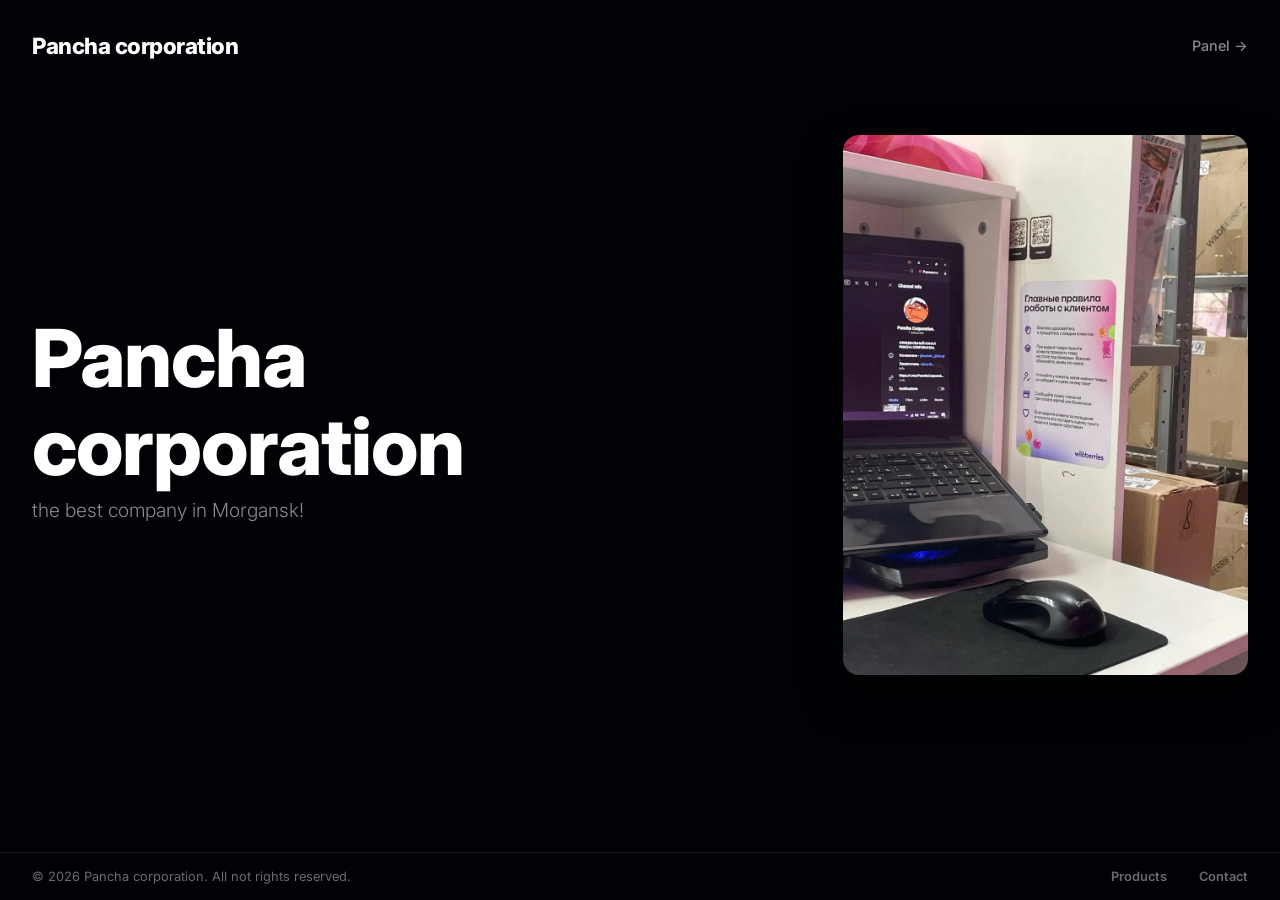
==== commit 90e0b31f: "Add files via upload" ====
--- a/index.html
+++ b/index.html
@@ -4,13 +4,14 @@
     <meta charset="UTF-8" />
     <meta name="viewport" content="width=device-width, initial-scale=1.0" />
 
-    <title>Panel — Pancha Corporation</title>
-    <meta name="description" content="Pancha Corporation panel — products, changelog and contact information." />
+    <title>Pancha Corporation — Official</title>
+    <meta name="description" content="Official website of Pancha Corporation — software and digital products, including Pancha Launcher, Pancha Tool and other projects." />
     <meta name="robots" content="index, follow" />
+    <meta name="google-site-verification" content="rSp7BcozC2lwDmBq3Q_KCaOdv31cwZ53vMAz-wKMA_4" />
     <meta name="application-name" content="Pancha Corporation" />
     <meta name="apple-mobile-web-app-title" content="Pancha Corporation" />
 
-    <link rel="canonical" href="https://pancha-corporation.github.io/panel/" />
+    <link rel="canonical" href="https://pancha-corporation.github.io/" />
 
     <link rel="icon" href="/favicon.ico" sizes="any" />
     <link rel="icon" type="image/png" sizes="32x32" href="/favicon-32x32.png" />
@@ -18,441 +19,110 @@
     <link rel="apple-touch-icon" sizes="180x180" href="/apple-touch-icon.png" />
     <link rel="manifest" href="/site.webmanifest" />
 
-    <meta property="og:title" content="Panel — Pancha Corporation" />
-    <meta property="og:description" content="Pancha Corporation panel — products, changelog and contact information." />
+    <meta property="og:title" content="Pancha Corporation" />
+    <meta property="og:description" content="Official website of Pancha Corporation — software and digital products." />
     <meta property="og:type" content="website" />
-    <meta property="og:url" content="https://pancha-corporation.github.io/panel/" />
+    <meta property="og:url" content="https://pancha-corporation.github.io/" />
     <meta property="og:image" content="https://pancha-corporation.github.io/avatar2.webp" />
     <meta property="og:site_name" content="Pancha Corporation" />
 
     <meta name="twitter:card" content="summary" />
-    <meta name="twitter:title" content="Panel — Pancha Corporation" />
-    <meta name="twitter:description" content="Pancha Corporation panel — products, changelog and contact information." />
+    <meta name="twitter:title" content="Pancha Corporation" />
+    <meta name="twitter:description" content="Official website of Pancha Corporation — software and digital products." />
     <meta name="twitter:image" content="https://pancha-corporation.github.io/avatar2.webp" />
 
-    <link rel="stylesheet" href="../helpers.css" />
-    <link rel="stylesheet" href="../sidebar.css" />
-    <link rel="stylesheet" href="../content.css" />
-    <link rel="stylesheet" href="../info.css" />
-    <link rel="stylesheet" href="../mobile.css" />
+    <script type="application/ld+json">
+    {
+        "@context": "https://schema.org",
+        "@type": "Organization",
+        "name": "Pancha Corporation",
+        "url": "https://pancha-corporation.github.io/",
+        "logo": "https://pancha-corporation.github.io/avatar2.webp",
+        "description": "Pancha Corporation potsani krytyi panchaGeng!",
+        "foundingDate": "2024-02",
+        "sameAs": [
+            "https://t.me/panchaCorporation",
+            "https://t.me/scary_cocoa"
+        ]
+    }
+    </script>
+
+    <script type="application/ld+json">
+    {
+        "@context": "https://schema.org",
+        "@type": "WebSite",
+        "name": "Pancha Corporation",
+        "alternateName": ["Pancha Corp", "Pancha"],
+        "url": "https://pancha-corporation.github.io/"
+    }
+    </script>
+
+    <link rel="stylesheet" href="style.css" />
     <link href="https://fonts.googleapis.com/css2?family=Inter:wght@300;400;500;600;700;800&family=Manrope:wght@800&display=swap" rel="stylesheet" />
 </head>
-<body class="panel">
-    <div id="preloader">
-        <img src="../avatar2.webp" alt="Pancha" class="preloader-logo">
-        <div class="preloader-spinner"></div>
+<body>
+    <header class="home-navbar">
+        <a href="/" class="home-logo">Pancha corporation</a>
+        <a href="panel/" class="home-panel-link" data-i18n="panelLink">Panel →</a>
+    </header>
+
+    <div id="page-home" class="home-panel">
+        <div class="home-left">
+            <div class="home-big">
+                <span class="line">Pancha</span>
+                <span class="line">corporation</span>
+            </div>
+            <div class="home-sub" data-i18n="homeSub">the бест компания в Morgansk!</div>
+        </div>
+        <div class="home-right">
+            <div class="home-image-block">
+                <img src="main.webp" alt="Pancha" class="main-image" />
+                <div class="image-author">by pain</div>
+            </div>
+        </div>
     </div>
 
-    <div class="app">
-        <aside class="sidebar">
-            <a href="../" class="sidebar-logo">
-                <span class="sidebar-logo-avatar"></span>
-                <span class="sidebar-logo-text">
-                    <span>Pancha corporation</span>
-                </span>
-            </a>
+    <footer class="footer-bar" id="footerBar">
+        <span>© 2026 Pancha corporation. All not rights reserved.</span>
+        <div class="footer-links">
+            <a href="panel/#products" data-i18n="products">Products</a>
+            <a href="panel/#contact" data-i18n="contact">Contact</a>
+        </div>
+    </footer>
 
-            <nav class="sidebar-menu">
-                <div class="menu-item" data-page="welcome">
-                    <span class="menu-emoji">👋</span>
-                    <span data-i18n="welcome">Welcome</span>
-                </div>
+    <script src="translations.js"></script>
+    <script>
+        (function () {
+            function applyHomeLanguage() {
+                const lang = localStorage.getItem('lang') || 'en';
+                const t = translations[lang] || translations.en;
+                document.documentElement.lang = lang;
 
-                <div class="menu-item" data-page="products">
-                    <svg class="menu-icon" viewBox="0 0 24 24" fill="none" stroke="currentColor" stroke-width="2" stroke-linecap="round" stroke-linejoin="round">
-                        <path d="m7.5 4.27 9 5.15"/>
-                        <path d="M21 8a2 2 0 0 0-1-1.73l-7-4a2 2 0 0 0-2 0l-7 4A2 2 0 0 0 3 8v8a2 2 0 0 0 1 1.73l7 4a2 2 0 0 0 2 0l7-4A2 2 0 0 0 21 16Z"/>
-                        <path d="m3.3 7 8.7 5 8.7-5"/>
-                        <path d="M12 22V12"/>
-                    </svg>
-                    <span data-i18n="products">Products</span>
-                </div>
+                document.querySelectorAll('[data-i18n]').forEach(el => {
+                    const key = el.getAttribute('data-i18n');
+                    if (t[key] !== undefined && el.textContent !== t[key]) {
+                        el.textContent = t[key];
+                    }
+                });
+            }
 
-                <div class="menu-item" data-page="contact">
-                    <svg class="menu-icon" viewBox="0 0 24 24" fill="none" stroke="currentColor" stroke-width="2" stroke-linecap="round" stroke-linejoin="round">
-                        <path d="M14 9a2 2 0 0 1-2 2H6l-4 4V4a2 2 0 0 1 2-2h8a2 2 0 0 1 2 2z"/>
-                        <path d="M18 9h2a2 2 0 0 1 2 2v11l-4-4h-6a2 2 0 0 1-2-2v-1"/>
-                    </svg>
-                    <span data-i18n="contact">Contact</span>
-                </div>
+            applyHomeLanguage();
+            document.addEventListener('DOMContentLoaded', applyHomeLanguage);
 
-                <div class="menu-item" data-page="changelog">
-                    <svg class="menu-icon" viewBox="0 0 24 24" fill="none" stroke="currentColor" stroke-width="2" stroke-linecap="round" stroke-linejoin="round">
-                        <path d="M3 12a9 9 0 1 0 9-9 9.75 9.75 0 0 0-6.74 2.74L3 8"/>
-                        <path d="M3 3v5h5"/>
-                        <path d="M12 7v5l4 2"/>
-                    </svg>
-                    <span data-i18n="changelog">Changelog</span>
-                </div>
+            window.addEventListener('storage', (e) => {
+                if (e.key === 'lang' || e.key === null) applyHomeLanguage();
+            });
 
-                <div class="menu-item" data-page="about">
-                    <svg class="menu-icon" viewBox="0 0 24 24" fill="none" stroke="currentColor" stroke-width="2" stroke-linecap="round" stroke-linejoin="round">
-                        <circle cx="9" cy="7" r="4"/>
-                        <path d="M3 21v-2a4 4 0 0 1 4-4h4a4 4 0 0 1 4 4v2"/>
-                        <path d="M16 3.13a4 4 0 0 1 0 7.75"/>
-                        <path d="M21 21v-2a4 4 0 0 0-3-3.85"/>
-                    </svg>
-                    <span data-i18n="about">About us</span>
-                </div>
-            </nav>
+            window.addEventListener('pageshow', () => applyHomeLanguage());
 
-            <div class="sidebar-links">
-                <a href="https://t.me/scary_cocoa" target="_blank" class="sidebar-link">
-                    <svg class="sidebar-link-icon" viewBox="0 0 24 24" fill="currentColor" stroke="none" aria-hidden="true">
-                        <path d="M23.91 3.79L20.3 20.84c-.25 1.21-.98 1.5-2 .94l-5.5-4.07-2.66 2.57c-.3.3-.55.56-1.1.56-.72 0-.6-.27-.84-.95L6.3 13.7l-5.45-1.7c-1.18-.35-1.19-1.16.26-1.75l21.26-8.2c.97-.43 1.9.24 1.54 1.74z"/>
-                    </svg>
-                    <span data-i18n="liveChannel">live channel</span>
-                </a>
-                <a href="https://t.me/panchaCorporation" target="_blank" class="sidebar-link">
-                    <svg class="sidebar-link-icon" viewBox="0 0 24 24" fill="currentColor" stroke="none" aria-hidden="true">
-                        <path d="M23.91 3.79L20.3 20.84c-.25 1.21-.98 1.5-2 .94l-5.5-4.07-2.66 2.57c-.3.3-.55.56-1.1.56-.72 0-.6-.27-.84-.95L6.3 13.7l-5.45-1.7c-1.18-.35-1.19-1.16.26-1.75l21.26-8.2c.97-.43 1.9.24 1.54 1.74z"/>
-                    </svg>
-                    <span data-i18n="channel">main channel</span>
-                </a>
-                <span class="copyright" data-i18n="copyright">© 2026 Pancha corporation</span>
-            </div>
-        </aside>
+            document.addEventListener('visibilitychange', () => {
+                if (!document.hidden) applyHomeLanguage();
+            });
+        })();
 
-        <main class="main">
-            <header class="topbar">
-                <button class="detail-back" id="detailBackBtn" type="button">
-                    <svg width="16" height="16" viewBox="0 0 24 24" fill="none" stroke="currentColor" stroke-width="2" stroke-linecap="round" stroke-linejoin="round">
-                        <line x1="19" y1="12" x2="5" y2="12"/>
-                        <polyline points="12 19 5 12 12 5"/>
-                    </svg>
-                    <span id="detailBackText" data-i18n="backToStore">Products</span>
-                </button>
-                <span class="topbar-title" id="topbarTitle">Products</span>
-                <div class="topbar-spacer"></div>
-                <div class="topbar-icons">
-                    <svg id="langToggle" width="18" height="18" viewBox="0 0 24 24" fill="none" stroke="currentColor" stroke-width="2" stroke-linecap="round" stroke-linejoin="round"><circle cx="12" cy="12" r="10"/><line x1="2" y1="12" x2="22" y2="12"/><path d="M12 2a15.3 15.3 0 0 1 4 10 15.3 15.3 0 0 1-4 10 15.3 15.3 0 0 1-4-10 15.3 15.3 0 0 1 4-10z"/></svg>
-                    <svg id="themeToggle" width="18" height="18" viewBox="0 0 24 24" fill="none" stroke="currentColor" stroke-width="2" stroke-linecap="round" stroke-linejoin="round"><circle cx="12" cy="12" r="4"/><line x1="12" y1="2" x2="12" y2="4"/><line x1="12" y1="20" x2="12" y2="22"/><line x1="4.93" y1="4.93" x2="6.34" y2="6.34"/><line x1="17.66" y1="17.66" x2="19.07" y2="19.07"/><line x1="2" y1="12" x2="4" y2="12"/><line x1="20" y1="12" x2="22" y2="12"/><line x1="4.93" y1="19.07" x2="6.34" y2="17.66"/><line x1="17.66" y1="6.34" x2="19.07" y2="4.93"/></svg>
-                </div>
-            </header>
-
-            <div class="content">
-                <div id="page-welcome" class="page-content">
-                    <div class="welcome-header">
-                        <h1 class="welcome-greeting" id="welcomeGreeting">Good evening</h1>
-                        <div class="welcome-actions">
-                            <button class="btn-action welcome-btn" id="welcomeStoreBtn">
-                                <svg width="14" height="14" viewBox="0 0 24 24" fill="none" stroke="currentColor" stroke-width="2" stroke-linecap="round" stroke-linejoin="round"><path d="M6 2L3 6v14a2 2 0 0 0 2 2h14a2 2 0 0 0 2-2V6l-3-4z"/><line x1="3" y1="6" x2="21" y2="6"/><path d="M16 10a4 4 0 0 1-8 0"/></svg>
-                                <span data-i18n="welcomeStore">Store</span>
-                            </button>
-                        </div>
-                    </div>
-
-                    <div class="welcome-divider"></div>
-
-                    <div class="welcome-block">
-                        <div class="welcome-years" data-i18n="welcomeYears">2024 → Today</div>
-                        <div class="welcome-main">
-                            <h2 class="welcome-big" data-i18n="welcomeBig">Pancha the best cat in this planet.</h2>
-                            <div class="welcome-side">
-                                <p class="welcome-desc" data-i18n="welcomeDesc">Pancha Corporation provides myaso chotkoe realno.</p>
-                                <div class="welcome-tags" data-i18n="welcomeTags">Morgansk / Moscow / Volgograd</div>
-                            </div>
-                        </div>
-                    </div>
-
-                   <p class="welcome-story" data-i18n="welcomeStory">We started our journey in 2024 with a small project and gradually didn't raise the bar - did jack shit, gained no experience and kicked dicks. In early 2025, on September 16, Pancha Corp almost came to an end. But the power of the god Pancha saved Pancha Corporation and we returned with new knowledge and skills.</p>
-                </div>
-
-                <div id="page-products" class="page-content">
-                    <h1 class="content-heading" data-i18n="productsHeading">Our products</h1>
-                    <p class="content-desc" data-i18n="productsDesc">Everything we make — one place.</p>
-                    <div class="divider"></div>
-                    <div class="product-list" id="productList"></div>
-                </div>
-
-                <div id="page-contact" class="page-content">
-                    <h1 class="content-heading" data-i18n="contactHeading">Contact the developers</h1>
-                    <p class="content-desc" data-i18n="contactDesc">Reach out to us anytime.</p>
-                    <div class="divider"></div>
-                    <div class="contact-list">
-                        <div class="contact-row">
-                            <div class="contact-info">
-                                <div class="contact-label" data-i18n="emailLabel">Email:</div>
-                                <div class="contact-value contact-copy" data-copy="panchacorporation@gmail.com" title="panchacorporation@gmail.com">panchacorporation@gmail.com</div>
-                            </div>
-                            <a href="mailto:panchacorporation@gmail.com" class="btn-action contact-open-btn" data-i18n="open">Open</a>
-                        </div>
-                        <div class="contact-row">
-                            <div class="contact-info">
-                                <div class="contact-label" data-i18n="telegramLabel">Telegram:</div>
-                                <div class="contact-value contact-copy" data-copy="@panchacorporationbot" title="@panchacorporationbot">@panchacorporationbot</div>
-                            </div>
-                            <a href="https://t.me/panchacorporationbot" target="_blank" rel="noopener" class="btn-action contact-open-btn" data-i18n="open">Open</a>
-                        </div>
-                    </div>
-                </div>
-
-                <div id="page-changelog" class="page-content">
-                    <h1 class="content-heading" data-i18n="changelogHeading">Changes / improvements</h1>
-                    <p class="content-desc" data-i18n="changelogDesc">Updates and improvements.</p>
-                    <div class="divider"></div>
-
-                    <div class="changelog-item" data-update="1.4">
-                        <div class="product-item changelog-card">
-                            <div class="product-info">
-                                <div class="product-header">
-                                    <span class="product-name"><span data-i18n="siteUpdate">site update</span> 1.4</span>
-                                </div>
-                                <div class="product-description" data-i18n="date14">November 2, 2026</div>
-                            </div>
-                            <div class="product-action">
-                                <button class="btn-action changelog-toggle-btn">info</button>
-                            </div>
-                        </div>
-
-                        <div class="changelog-log">
-                            <ul class="log-list">
-                                <li data-i18n="log14_13">All products have been temporarily moved to GitLab, GitHub will also become available again soon.</li>
-                                <li data-i18n="log14_1">added - telegram icons</li>
-                                <li data-i18n="log14_2">added - date display to changelogs</li>
-                                <li data-i18n="log14_3">added - ability to view product information clicking product icon</li>
-                                <li data-i18n="log14_4">reworked - mobile version</li>
-                                <li data-i18n="log14_5">added - release date in product info</li>
-                                <li data-i18n="log14_6">added - ability to open links directly in contact (click on the text to copy)</li>
-                                <li data-i18n="log14_8">fixed - localization problems</li>
-                                <li data-i18n="log14_9">added - programming language icons</li>
-                                <li data-i18n="log14_10">fixed - some issues with text</li>
-                                <li data-i18n="log14_11">removed - halloween theme</li>
-                                <li data-i18n="log14_12">added - preload manager</li>
-                                <li data-i18n="log14_14">removed - panchality</li>
-                                <li data-i18n="log14_15">improved - image viewer (lightbox)</li>
-                                <li data-i18n="log14_16">added - ability to open info by clicking on site update</li>
-                                <li data-i18n="log14_17">fixed - font issues</li>
-                                <li data-i18n="log14_18">reworked - downloading</li>
-                            </ul>
-                        </div>
-                    </div>
-
-                    <div class="changelog-item changelog-item-halloween" data-update="1.3">
-                        <div class="product-item changelog-card">
-                            <div class="product-info">
-                                <div class="product-header">
-                                    <span class="product-name"><span data-i18n="siteUpdate">site update</span> 1.3</span>
-                                </div>
-                                <div class="product-description" data-i18n="date13">October 14, 2026</div>
-                            </div>
-                            <div class="product-action">
-                                <button class="btn-action changelog-toggle-btn changelog-toggle-btn-halloween">
-                                    <span class="halloween-btn-text">info</span>
-                                </button>
-                            </div>
-                        </div>
-
-                        <div class="changelog-log">
-                            <ul class="log-list log-list-halloween">
-                                <li data-i18n="log13_1">added - halloween theme</li>
-                                <li data-i18n="log13_2">fixed - scrolling in products</li>
-                                <li data-i18n="log13_3">improved - mobile version</li>
-                                <li data-i18n="log13_4">fixed - animation in changelog</li>
-                            </ul>
-                        </div>
-                    </div>
-
-                    <div class="changelog-item" data-update="1.2">
-                        <div class="product-item changelog-card">
-                            <div class="product-info">
-                                <div class="product-header">
-                                    <span class="product-name"><span data-i18n="siteUpdate">site update</span> 1.2</span>
-                                </div>
-                                <div class="product-description" data-i18n="date12">September 30, 2026</div>
-                            </div>
-                            <div class="product-action">
-                                <button class="btn-action changelog-toggle-btn">info</button>
-                            </div>
-                        </div>
-
-                        <div class="changelog-log">
-                            <ul class="log-list">
-                                <li data-i18n="log12_1">added - Product pages</li>
-                                <li data-i18n="log12_2">added - Direct download</li>
-                                <li data-i18n="log12_3">added - Screenshots</li>
-                                <li data-i18n="log12_4">added - Header</li>
-                                <li data-i18n="log12_5">added - pancha tool sapphire</li>
-                                <li data-i18n="log12_6">added - sidebar icons</li>
-                                <li data-i18n="log12_7">reworked - rounding ppx</li>
-                                <li data-i18n="log12_8">reworked - color on tab hover</li>
-                                <li data-i18n="log12_9">reworked - Download to GitHub</li>
-                                <li data-i18n="log12_10">reworked - Changelog</li>
-                                <li data-i18n="log12_11">reworked - About us</li>
-                            </ul>
-                        </div>
-                    </div>
-
-                    <div class="changelog-item" data-update="1.1">
-                        <div class="product-item changelog-card">
-                            <div class="product-info">
-                                <div class="product-header">
-                                    <span class="product-name"><span data-i18n="siteUpdate">site update</span> 1.1</span>
-                                </div>
-                                <div class="product-description" data-i18n="date11">September 25, 2026</div>
-                            </div>
-                            <div class="product-action">
-                                <button class="btn-action changelog-toggle-btn">info</button>
-                            </div>
-                        </div>
-
-                        <div class="changelog-log">
-                            <ul class="log-list">
-                                <li data-i18n="log2">added - About us.</li>
-                                <li data-i18n="log3">added - Live telegram channel.</li>
-                                <li data-i18n="log4">added - Telegram channel.</li>
-                                <li data-i18n="log5">added - Changelog.</li>
-                            </ul>
-                        </div>
-                    </div>
-                </div>
-
-                <div id="page-about" class="page-content">
-                    <h1 class="content-heading" data-i18n="aboutHeading">Who we are</h1>
-                    <p class="content-desc" data-i18n="aboutDesc">Who we are and what we do.</p>
-                    <div class="divider"></div>
-                    <div class="contact-list">
-                        <div class="contact-row">
-                            <div class="contact-info">
-                                <div class="contact-label" data-i18n="founded">Founded:</div>
-                                <div class="contact-value" data-i18n="foundedValue">February 2024</div>
-                            </div>
-                        </div>
-                        <div class="contact-row">
-                            <div class="contact-info">
-                                <div class="contact-label" data-i18n="founders">Founders:</div>
-                                <div class="contact-value founders-value">
-                                    <a class="about-person" href="https://t.me/lurkink" target="_blank" rel="noopener">
-                                        <span class="about-person-name">lur</span>
-                                        <span class="about-person-handle">
-                                            <span class="about-person-handle-inner" data-i18n="handleLurkink">@lurkink</span>
-                                        </span>
-                                    </a>
-                                    <a class="about-person" href="https://t.me/bdsql" target="_blank" rel="noopener">
-                                        <span class="about-person-name">wizzy</span>
-                                        <span class="about-person-handle">
-                                            <span class="about-person-handle-inner" data-i18n="handleBdsql">@bdsql</span>
-                                        </span>
-                                    </a>
-                                    <a class="about-person" href="https://t.me/pereodic" target="_blank" rel="noopener">
-                                        <span class="about-person-name">kabanchek</span>
-                                        <span class="about-person-handle">
-                                            <span class="about-person-handle-inner" data-i18n="handlePereodic">@pereodic</span>
-                                        </span>
-                                    </a>
-                                </div>
-                            </div>
-                        </div>
-                        <div class="contact-row">
-                            <div class="contact-info">
-                                <div class="contact-label" data-i18n="specialization">Specialization:</div>
-                                <div class="contact-value">dalbaeby potsanchiki, delayt panchastoriyyt 🤙 🤙</div>
-                            </div>
-                        </div>
-                    </div>
-                </div>
-
-                <div id="page-product-detail" class="page-content">
-                    <div class="detail-top">
-                        <div class="detail-avatar" id="detailAvatar"></div>
-<div class="detail-info">
-    <div class="detail-meta">
-        <span class="detail-badge" id="detailBadge">tool</span>
-        <h1 class="detail-name" id="detailName"></h1>
-        <span class="detail-status" id="detailStatus" style="display:none;"></span>
-    </div>
-    <div class="detail-release-date" id="detailReleaseDate"></div>
-</div>
-                    </div>
-
-                    <div class="detail-actions-block" id="detailActionsBlock">
-                        <div class="detail-actions">
-                            <a href="#" id="detailGithubBtn" target="_blank" rel="noopener" class="btn-action detail-btn" data-i18n="github">GitLab</a>
-                            <button type="button" id="detailDownloadBtn" class="btn-action detail-btn" data-i18n="directDownload">Direct download</button>
-                            <a href="#" id="detailLuaApiBtn" target="_blank" rel="noopener" class="btn-action detail-btn" data-i18n="luaApi" style="display:none;">Lua API</a>
-                        </div>
-                        <div class="detail-divider"></div>
-                    </div>
-
-                    <div class="detail-screenshots-block" id="detailScreenshotsBlock">
-                        <h2 class="detail-section-title" data-i18n="screenshots">Screenshots</h2>
-                        <div class="detail-screenshots" id="detailScreenshots"></div>
-                    </div>
-
-                    <div class="detail-description-block">
-                        <h2 class="detail-section-title" data-i18n="description">Description</h2>
-                        <p class="detail-full-desc" id="detailFullDesc"></p>
-                    </div>
-                </div>
-            </div>
-        </main>
-    </div>
-
-    <nav class="bottom-nav" id="bottomNav" aria-label="Main navigation">
-        <button class="bottom-nav-item" data-page="welcome" type="button">
-            <span class="bottom-nav-icon-wrap">
-                <span class="bottom-nav-emoji" aria-hidden="true">👋</span>
-            </span>
-            <span class="bottom-nav-label" data-i18n="welcome">Welcome</span>
-        </button>
-        <button class="bottom-nav-item" data-page="products" type="button">
-            <span class="bottom-nav-icon-wrap">
-                <svg class="bottom-nav-icon" viewBox="0 0 24 24" fill="none" stroke="currentColor" stroke-width="2" stroke-linecap="round" stroke-linejoin="round" aria-hidden="true">
-                    <path d="m7.5 4.27 9 5.15"/>
-                    <path d="M21 8a2 2 0 0 0-1-1.73l-7-4a2 2 0 0 0-2 0l-7 4A2 2 0 0 0 3 8v8a2 2 0 0 0 1 1.73l7 4a2 2 0 0 0 2 0l7-4A2 2 0 0 0 21 16Z"/>
-                    <path d="m3.3 7 8.7 5 8.7-5"/>
-                    <path d="M12 22V12"/>
-                </svg>
-            </span>
-            <span class="bottom-nav-label" data-i18n="products">Products</span>
-        </button>
-        <button class="bottom-nav-item" data-page="contact" type="button">
-            <span class="bottom-nav-icon-wrap">
-                <svg class="bottom-nav-icon" viewBox="0 0 24 24" fill="none" stroke="currentColor" stroke-width="2" stroke-linecap="round" stroke-linejoin="round" aria-hidden="true">
-                    <path d="M14 9a2 2 0 0 1-2 2H6l-4 4V4a2 2 0 0 1 2-2h8a2 2 0 0 1 2 2z"/>
-                    <path d="M18 9h2a2 2 0 0 1 2 2v11l-4-4h-6a2 2 0 0 1-2-2v-1"/>
-                </svg>
-            </span>
-            <span class="bottom-nav-label" data-i18n="contact">Contact</span>
-        </button>
-        <button class="bottom-nav-item" data-page="changelog" type="button">
-            <span class="bottom-nav-icon-wrap">
-                <svg class="bottom-nav-icon" viewBox="0 0 24 24" fill="none" stroke="currentColor" stroke-width="2" stroke-linecap="round" stroke-linejoin="round" aria-hidden="true">
-                    <path d="M3 12a9 9 0 1 0 9-9 9.75 9.75 0 0 0-6.74 2.74L3 8"/>
-                    <path d="M3 3v5h5"/>
-                    <path d="M12 7v5l4 2"/>
-                </svg>
-            </span>
-            <span class="bottom-nav-label" data-i18n="changelog">Changelog</span>
-        </button>
-        <button class="bottom-nav-item" data-page="about" type="button">
-            <span class="bottom-nav-icon-wrap">
-                <svg class="bottom-nav-icon" viewBox="0 0 24 24" fill="none" stroke="currentColor" stroke-width="2" stroke-linecap="round" stroke-linejoin="round" aria-hidden="true">
-                    <circle cx="9" cy="7" r="4"/>
-                    <path d="M3 21v-2a4 4 0 0 1 4-4h4a4 4 0 0 1 4 4v2"/>
-                    <path d="M16 3.13a4 4 0 0 1 0 7.75"/>
-                    <path d="M21 21v-2a4 4 0 0 0-3-3.85"/>
-                </svg>
-            </span>
-            <span class="bottom-nav-label" data-i18n="about">About us</span>
-        </button>
-    </nav>
-
-    <div class="toast" id="toast" role="status" aria-live="polite">
-        <span class="toast-icon" aria-hidden="true">
-            <svg viewBox="0 0 24 24" fill="none" stroke="currentColor" stroke-width="3" stroke-linecap="round" stroke-linejoin="round">
-                <polyline points="20 6 9 17 4 12"/>
-            </svg>
-        </span>
-        <span class="toast-text" id="toastText"></span>
-    </div>
-
-    <script src="../translations.js"></script>
-    <script src="../script.js"></script>
-    <script>
         if ('serviceWorker' in navigator) {
             window.addEventListener('load', () => {
-                navigator.serviceWorker.register('../service-worker.js').catch(() => {});
+                navigator.serviceWorker.register('service-worker.js').catch(() => {});
             });
         }
     </script>
--- a/style.css
+++ b/style.css
@@ -0,0 +1,269 @@
+* {
+    margin: 0;
+    padding: 0;
+    box-sizing: border-box;
+}
+
+body {
+    background: #010205;
+    color: #ffffff;
+    font-family: 'Inter', sans-serif;
+    min-height: 100vh;
+    overflow: hidden;
+    transition: background 0.3s ease, color 0.3s ease;
+    -webkit-font-smoothing: antialiased;
+    -moz-osx-font-smoothing: grayscale;
+    text-rendering: optimizeLegibility;
+}
+
+.home-navbar {
+    display: flex;
+    justify-content: space-between;
+    align-items: center;
+    padding: 2rem 2rem 1.2rem;
+}
+
+.home-logo {
+    font-size: 1.4rem;
+    font-weight: 800;
+    letter-spacing: -0.5px;
+    color: #ffffff;
+    text-decoration: none;
+    transition: color 0.2s;
+}
+
+.home-logo:hover {
+    color: #d8dce3;
+}
+
+.home-panel-link {
+    font-size: 0.9rem;
+    font-weight: 500;
+    color: #8a8a8a;
+    text-decoration: none;
+    transition: color 0.2s;
+}
+
+.home-panel-link:hover {
+    color: #ffffff;
+}
+
+.home-panel {
+    display: flex;
+    align-items: center;
+    gap: 4rem;
+    padding: 0 2rem;
+    height: calc(100vh - 220px);
+}
+
+.home-left {
+    flex: 1;
+}
+
+.home-big {
+    font-size: clamp(2.8rem, 10vw, 5rem);
+    font-weight: 800;
+    line-height: 1.1;
+    letter-spacing: -1px;
+    color: #ffffff;
+}
+
+.home-big .line {
+    display: block;
+}
+
+.home-sub {
+    font-size: 1.2rem;
+    font-weight: 300;
+    color: #8a8a8a;
+    margin-top: 0.5rem;
+}
+
+.home-right {
+    flex: 1;
+    display: flex;
+    justify-content: flex-end;
+}
+
+/* Блок с картинкой */
+.home-image-block {
+    display: flex;
+    flex-direction: column;
+    align-items: flex-end;
+    gap: 0.5rem;
+}
+
+.main-image {
+    max-width: 100%;
+    max-height: 60vh;
+    border-radius: 16px;
+    box-shadow: 0 20px 40px rgba(0,0,0,0.6);
+    object-fit: cover;
+    display: block;
+}
+
+/* Текст by pain */
+.image-author {
+    font-size: 0.85rem;
+    color: #4a4a4a;
+    font-weight: 500;
+    letter-spacing: 0.5px;
+    opacity: 0;
+    transition: opacity 0.25s ease;
+    margin-top: 0.2rem;
+    pointer-events: none; /* Чтобы текст не мешал наведению */
+    will-change: opacity; /* Для плавности */
+}
+
+.home-image-block:hover .image-author {
+    opacity: 1;
+}
+
+.footer-bar {
+    display: flex;
+    justify-content: space-between;
+    align-items: center;
+    padding: 1rem 2rem;
+    font-size: 0.8rem;
+    color: #6b6b6b;
+    border-top: 1px solid rgba(120, 120, 120, 0.2);
+    position: fixed;
+    bottom: 0;
+    left: 0;
+    right: 0;
+    background: #010205;
+}
+
+.footer-links {
+    display: flex;
+    gap: 2rem;
+}
+
+.footer-links a {
+    color: #6b6b6b;
+    text-decoration: none;
+    cursor: pointer;
+    transition: color 0.2s;
+    font-weight: 600;
+}
+
+.footer-links a:hover {
+    color: #ffffff;
+}
+
+@media (max-width: 900px) {
+    .home-panel {
+        gap: 2rem;
+        padding: 0 2rem;
+    }
+    .footer-bar {
+        padding: 1rem 2rem;
+    }
+    .home-navbar {
+        padding: 1.5rem 2rem 1rem;
+    }
+}
+
+@media (max-width: 768px) {
+    body {
+        overflow-y: auto;
+        overflow-x: hidden;
+    }
+
+    .home-navbar {
+        padding: 1.4rem 1.4rem 0.8rem;
+    }
+
+    .home-logo {
+        font-size: 1.2rem;
+    }
+
+    .home-panel-link {
+        font-size: 0.85rem;
+    }
+
+    .home-panel {
+        flex-direction: column;
+        align-items: flex-start;
+        gap: 2rem;
+        padding: 2rem 1.4rem 3rem;
+        height: auto;
+        min-height: calc(100vh - 200px);
+    }
+
+    .home-left {
+        width: 100%;
+    }
+
+    .home-big {
+        font-size: clamp(2.4rem, 12vw, 3.4rem);
+        line-height: 1.1;
+        letter-spacing: -1px;
+    }
+
+    .home-sub {
+        font-size: 1rem;
+        margin-top: 0.6rem;
+        line-height: 1.4;
+    }
+
+    .home-right {
+        width: 100%;
+        justify-content: center;
+        margin-top: 0.5rem;
+    }
+
+    .home-image-block {
+        width: 100%;
+        align-items: center;
+    }
+
+    .main-image {
+        max-height: none;
+        width: 100%;
+        height: auto;
+        border-radius: 14px;
+    }
+
+    .image-author {
+        font-size: 0.8rem;
+        text-align: center;
+        margin-top: 0.3rem;
+    }
+
+    .footer-bar {
+        position: static;
+        flex-direction: column;
+        gap: 0.7rem;
+        padding: 1.4rem 1.4rem 1.6rem;
+        font-size: 0.78rem;
+        text-align: center;
+        margin: 0;
+    }
+
+    .footer-links {
+        gap: 1.4rem;
+    }
+
+    .footer-links a {
+        font-size: 0.85rem;
+    }
+}
+
+@media (max-width: 380px) {
+    .home-big {
+        font-size: 2.1rem;
+    }
+
+    .home-sub {
+        font-size: 0.92rem;
+    }
+
+    .home-navbar {
+        padding: 1.2rem 1rem 0.7rem;
+    }
+
+    .home-panel {
+        padding: 1.5rem 1rem 2.5rem;
+    }
+}
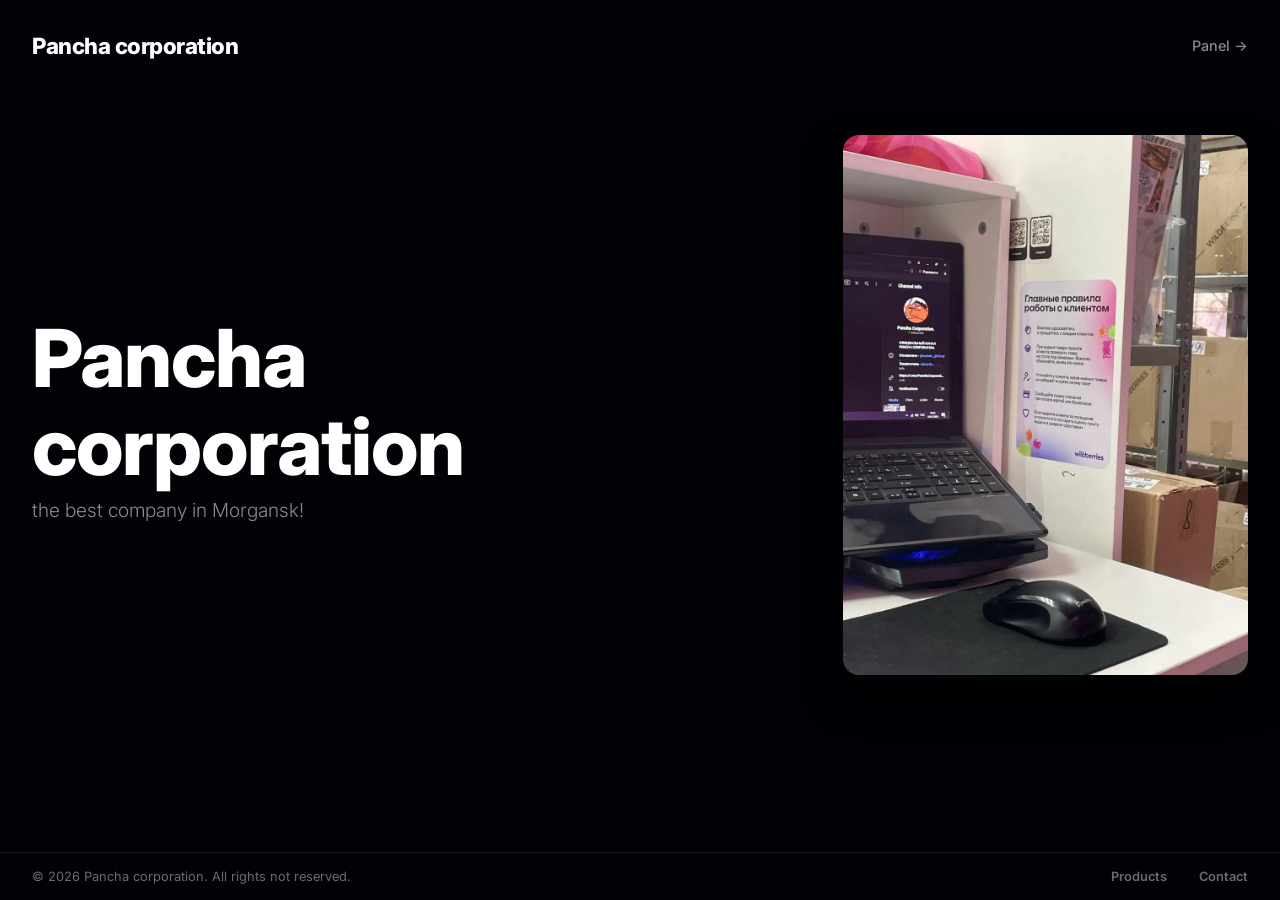
==== commit 3c67e5e1: "Add files via upload" ====
--- a/index.html
+++ b/index.html
@@ -5,7 +5,7 @@
     <meta name="viewport" content="width=device-width, initial-scale=1.0" />
 
     <title>Pancha Corporation — Official</title>
-    <meta name="description" content="Official website of Pancha Corporation — software and digital products, including Pancha Launcher, Pancha Tool and other projects." />
+    <meta name="description" content="Official website of Pancha Corporation - software and myaso products, including kabanlo, pancha tool and other projects." />
     <meta name="robots" content="index, follow" />
     <meta name="google-site-verification" content="rSp7BcozC2lwDmBq3Q_KCaOdv31cwZ53vMAz-wKMA_4" />
     <meta name="application-name" content="Pancha Corporation" />
@@ -83,7 +83,7 @@
     </div>
 
     <footer class="footer-bar" id="footerBar">
-        <span>© 2026 Pancha corporation. All not rights reserved.</span>
+        <span>© 2026 Pancha corporation. All rights not reserved.</span>
         <div class="footer-links">
             <a href="panel/#products" data-i18n="products">Products</a>
             <a href="panel/#contact" data-i18n="contact">Contact</a>
